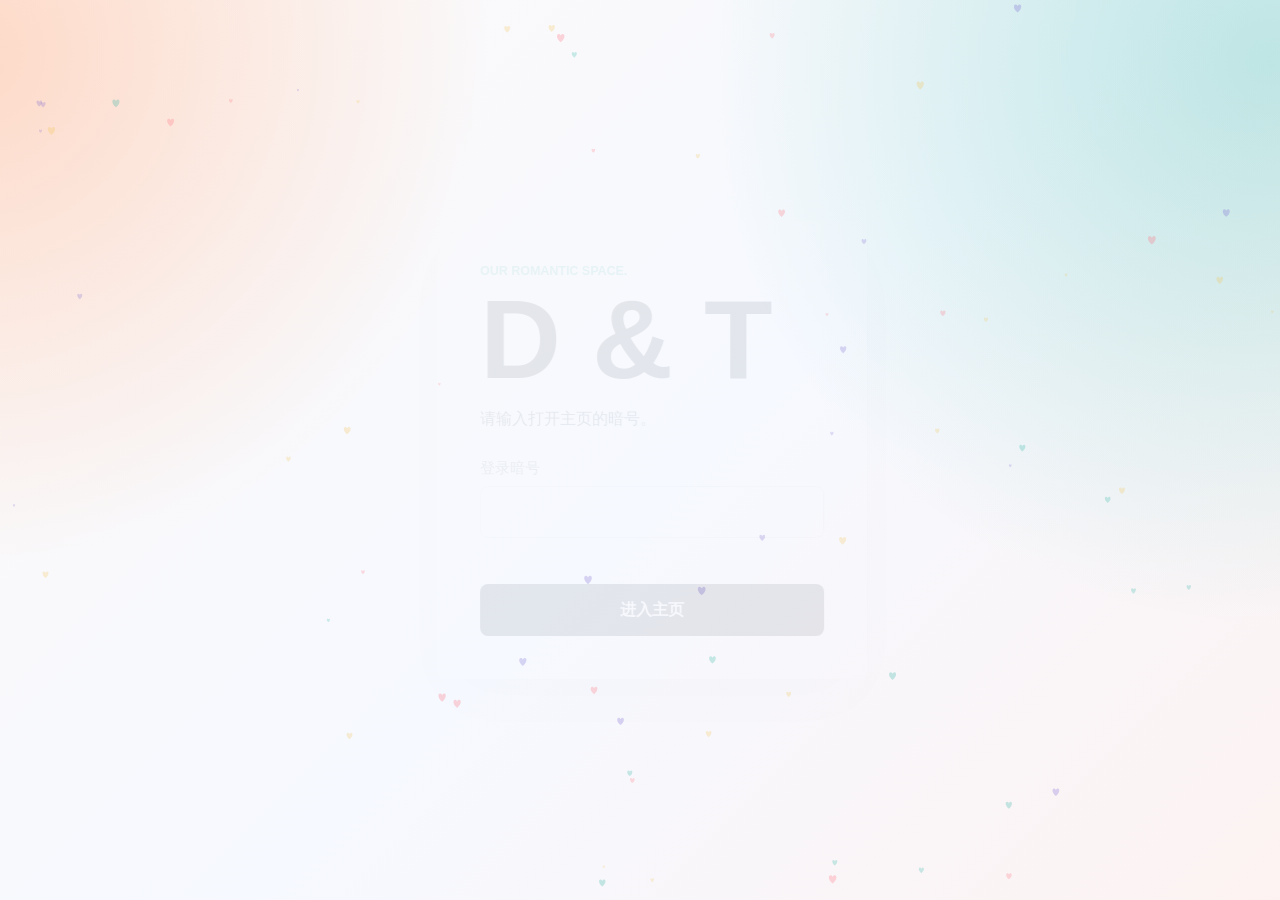
==== album.html @ e9dcf387 "Prepare Railway deployment" ====
<!DOCTYPE html>
<html lang="zh-CN">
<head>
  <meta charset="UTF-8">
  <meta name="viewport" content="width=device-width, initial-scale=1.0">
  <meta http-equiv="X-UA-Compatible" content="IE=edge">
  <meta name="theme-color" content="#fff9f5">
  <meta name="format-detection" content="telephone=no">
  <title>D & T | 回忆相册</title>
  <link rel="stylesheet" href="styles.css">
</head>
<body class="page-prep" data-page="album">
  <canvas id="skyCanvas" aria-hidden="true"></canvas>
  <audio id="albumMusic" src="assets/album-bgm.mp3" autoplay loop preload="auto"></audio>

  <header class="site-header">
    <a class="brand" href="index.html" aria-label="情侣主页">D & T</a>
    <nav class="site-nav" aria-label="页面导航">
      <a href="index.html" data-nav="home">首页</a>
      <a href="story.html" data-nav="story">故事</a>
      <a href="daily.html" data-nav="daily">日常</a>
      <a href="notes.html" data-nav="notes">碎碎念</a>
      <a href="travel.html" data-nav="travel">旅行地图</a>
      <a href="album.html" data-nav="album">相册</a>
      <a href="wishes.html" data-nav="wishes">愿望</a>
      <button class="logout-button" type="button" data-logout>退出</button>
    </nav>
  </header>

  <main class="page-main">
    <section class="page-hero">
      <p class="eyebrow">Moments</p>
      <h1>回忆相册</h1>
      <p data-edit-key="album.hero.text">点击任意照片位上传本地图片，照片会保存在当前浏览器里。</p>
    </section>

    <section class="section moments-section">
      <div class="album-toolbar">
        <div>
          <span class="eyebrow">Memory Wall</span>
          <strong id="albumPhotoCount">0 张照片</strong>
        </div>
        <button class="album-add-button" type="button" data-album-photo-open>新增照片</button>
      </div>
      <form class="content-compose album-compose-shell" id="albumPhotoForm" hidden>
        <div class="content-compose-head">
          <strong>新增照片</strong>
          <p id="albumPhotoMessage" role="status"></p>
        </div>
        <div class="content-compose-fields album-compose-fields">
          <label>
            <span>照片标题</span>
            <input id="albumPhotoCaption" name="caption" type="text" maxlength="48" placeholder="比如：某个晴天">
          </label>
          <label>
            <span>内容</span>
            <textarea id="albumPhotoContent" name="content" rows="3" maxlength="500" placeholder="写下这张照片里的故事"></textarea>
          </label>
          <label>
            <span>上传照片</span>
            <input id="albumPhotoInput" name="photo" type="file" accept="image/*">
          </label>
          <label data-edit-time-field hidden>
            <span>编辑时间</span>
            <input id="albumPhotoUpdatedAt" type="datetime-local">
          </label>
          <div class="content-compose-actions">
            <button type="submit">新增照片</button>
            <button class="ghost-action" type="button" data-album-photo-cancel hidden>取消编辑</button>
            <button class="danger-action" type="button" data-album-photo-delete hidden>删除</button>
          </div>
        </div>
      </form>
      <div class="photo-grid photo-grid-page photo-wall legacy-album-slots" aria-hidden="true">
        <label class="photo-card">
          <input type="file" accept="image/*" data-photo="0">
          <img alt="回忆照片一" data-photo-preview="0">
          <span data-edit-key="album.1.caption">日落时分</span>
        </label>
        <label class="photo-card">
          <input type="file" accept="image/*" data-photo="1">
          <img alt="回忆照片二" data-photo-preview="1">
          <span data-edit-key="album.2.caption">一起出发</span>
        </label>
        <label class="photo-card">
          <input type="file" accept="image/*" data-photo="2">
          <img alt="回忆照片三" data-photo-preview="2">
          <span data-edit-key="album.3.caption">靠近一点</span>
        </label>
      </div>
      <div class="photo-grid photo-grid-page content-entry-list photo-wall" id="albumPhotoList"></div>
    </section>
  </main>

  <footer class="site-footer">
    <p>Made for <span id="footerNameA">D</span> & <span id="footerNameB">T</span></p>
  </footer>

  <script src="script.js"></script>
</body>
</html>
---- styles.css ----
:root {
  --ink: #17212b;
  --muted: #66717f;
  --paper: #fff9f5;
  --rose: #ff6f7d;
  --coral: #ff9f6e;
  --teal: #2bb3a3;
  --gold: #f3c455;
  --violet: #7762d1;
  --white: #ffffff;
  --shadow: 0 24px 70px rgba(23, 33, 43, 0.16);
}

* {
  box-sizing: border-box;
}

html {
  scroll-behavior: smooth;
}

body {
  --bg-shift-x: 0px;
  --bg-shift-y: 0px;
  --bg-shift-x-reverse: 0px;
  --bg-shift-y-soft: 0px;
  --page-exit-x: -22px;
  margin: 0;
  min-height: 100vh;
  color: var(--ink);
  font-family: "Microsoft YaHei", "PingFang SC", "Segoe UI", sans-serif;
  background: var(--paper);
  overflow-x: hidden;
}

body::before {
  position: fixed;
  inset: -8%;
  z-index: -3;
  content: "";
  background:
    radial-gradient(circle at 12% 18%, rgba(255, 159, 110, 0.35), transparent 28%),
    radial-gradient(circle at 85% 20%, rgba(43, 179, 163, 0.28), transparent 30%),
    linear-gradient(135deg, #fff9f5 0%, #f6f9ff 52%, #fff0ed 100%);
  background-position:
    calc(50% + var(--bg-shift-x)) calc(50% + var(--bg-shift-y)),
    calc(50% + var(--bg-shift-x-reverse)) calc(50% + var(--bg-shift-y-soft)),
    calc(50% + var(--bg-shift-y-soft)) calc(50% + var(--bg-shift-x));
  background-size: 118% 118%, 124% 124%, 116% 116%;
  will-change: background-position;
}

a {
  color: inherit;
  text-decoration: none;
}

button,
input,
select,
textarea {
  font: inherit;
}

audio#homeMusic,
audio#albumMusic {
  display: none;
}

#skyCanvas {
  position: fixed;
  inset: 0;
  z-index: -2;
  width: 100%;
  height: 100%;
  pointer-events: none;
}

body.page-prep main,
body.page-prep .site-footer,
body.page-prep .login-page {
  opacity: 0;
  transform: translateX(18px);
}

body.page-ready main,
body.page-ready .site-footer,
body.page-ready .login-page {
  opacity: 1;
  transform: translateX(0);
  transition:
    opacity 360ms ease,
    transform 420ms cubic-bezier(0.22, 1, 0.36, 1);
  will-change: opacity, transform;
}

body.page-leaving main,
body.page-leaving .site-footer,
body.page-leaving .login-page {
  opacity: 0;
  transform: translateX(var(--page-exit-x));
  transition:
    opacity 240ms ease,
    transform 280ms cubic-bezier(0.55, 0, 0.45, 1);
}

.site-header {
  position: fixed;
  top: 0;
  left: 0;
  z-index: 10;
  display: flex;
  width: 100%;
  align-items: center;
  justify-content: space-between;
  padding: 18px clamp(18px, 5vw, 64px);
  background: rgba(255, 249, 245, 0.76);
  border-bottom: 1px solid rgba(23, 33, 43, 0.08);
  backdrop-filter: blur(18px);
}

.brand {
  font-size: clamp(1.25rem, 2vw, 1.7rem);
  font-weight: 800;
}

.site-nav {
  display: flex;
  align-items: center;
  flex-wrap: wrap;
  gap: clamp(14px, 3vw, 34px);
  color: var(--muted);
  font-size: 0.96rem;
}

.site-nav a {
  position: relative;
  padding: 6px 0;
}

.logout-button {
  min-height: 34px;
  padding: 0 12px;
  color: var(--muted);
  background: rgba(23, 33, 43, 0.06);
  border: 0;
  border-radius: 8px;
  cursor: pointer;
}

.logout-button:hover {
  color: var(--ink);
  background: rgba(23, 33, 43, 0.1);
}

.site-nav a::after {
  position: absolute;
  right: 0;
  bottom: 0;
  left: 0;
  height: 2px;
  content: "";
  background: var(--rose);
  transform: scaleX(0);
  transform-origin: left;
  transition: transform 180ms ease;
}

.site-nav a:hover::after,
.site-nav a.active::after {
  transform: scaleX(1);
}

.site-nav a.active {
  color: var(--ink);
  font-weight: 800;
}

.hero {
  position: relative;
  display: grid;
  min-height: 92vh;
  align-items: center;
  grid-template-columns: minmax(0, 1fr) minmax(280px, 390px);
  gap: clamp(34px, 7vw, 88px);
  padding: 112px clamp(22px, 7vw, 92px) 70px;
  overflow: hidden;
}

.hero::after {
  position: absolute;
  right: min(8vw, 100px);
  bottom: 34px;
  width: min(34vw, 420px);
  aspect-ratio: 1;
  content: "";
  background:
    linear-gradient(135deg, rgba(255, 111, 125, 0.18), rgba(243, 196, 85, 0.18)),
    url("data:image/svg+xml,%3Csvg xmlns='http://www.w3.org/2000/svg' width='600' height='600' viewBox='0 0 600 600'%3E%3Cpath fill='%23ff6f7d' d='M300 510C210 430 110 357 110 235c0-68 48-120 115-120 38 0 65 17 75 34 10-17 37-34 75-34 67 0 115 52 115 120 0 122-100 195-190 275Z'/%3E%3Ccircle cx='205' cy='215' r='18' fill='%23fff9f5'/%3E%3Ccircle cx='395' cy='215' r='18' fill='%23fff9f5'/%3E%3Cpath d='M244 306c28 28 84 28 112 0' fill='none' stroke='%23fff9f5' stroke-width='20' stroke-linecap='round'/%3E%3C/svg%3E");
  background-size: cover;
  opacity: 0.18;
  transform: rotate(-8deg);
}

.hero-content {
  position: relative;
  z-index: 1;
  max-width: 760px;
}

.eyebrow {
  margin: 0 0 12px;
  color: var(--teal);
  font-size: 0.78rem;
  font-weight: 800;
  letter-spacing: 0;
  text-transform: uppercase;
}

h1,
h2,
h3,
p {
  margin-top: 0;
}

h1 {
  margin-bottom: 22px;
  font-size: clamp(4.1rem, 13vw, 10rem);
  line-height: 0.9;
}

.hero-copy {
  max-width: 650px;
  margin-bottom: 32px;
  color: #344454;
  font-size: clamp(1.08rem, 2.1vw, 1.42rem);
  line-height: 1.9;
}

.hero-actions {
  display: flex;
  flex-wrap: wrap;
  gap: 14px;
}

.button,
.settings-form button,
.wish-form button {
  display: inline-flex;
  min-height: 46px;
  align-items: center;
  justify-content: center;
  border: 0;
  border-radius: 8px;
  cursor: pointer;
  font-weight: 800;
  transition: transform 180ms ease, box-shadow 180ms ease, background 180ms ease;
}

.button {
  padding: 0 20px;
}

.button:hover,
.settings-form button:hover,
.wish-form button:hover {
  transform: translateY(-2px);
}

.primary {
  color: var(--white);
  background: var(--ink);
  box-shadow: var(--shadow);
}

.ghost {
  color: var(--ink);
  background: rgba(255, 255, 255, 0.7);
  border: 1px solid rgba(23, 33, 43, 0.12);
}

.time-panel {
  position: relative;
  z-index: 1;
  width: 100%;
  padding: 28px;
  background: rgba(255, 255, 255, 0.72);
  border: 1px solid rgba(255, 255, 255, 0.82);
  border-radius: 8px;
  box-shadow: var(--shadow);
  backdrop-filter: blur(20px);
}

.time-panel p {
  margin-bottom: 6px;
  color: var(--muted);
}

.time-panel strong {
  display: block;
  font-size: clamp(4rem, 10vw, 7rem);
  line-height: 0.9;
}

.time-panel > span {
  color: var(--rose);
  font-weight: 800;
}

.time-grid {
  display: grid;
  grid-template-columns: repeat(3, 1fr);
  gap: 10px;
  margin-top: 24px;
}

.time-grid div {
  min-width: 0;
  padding: 14px 8px;
  text-align: center;
  background: rgba(23, 33, 43, 0.06);
  border-radius: 8px;
}

.time-grid b,
.time-grid small {
  display: block;
}

.time-grid b {
  font-size: 1.28rem;
}

.time-grid small {
  margin-top: 4px;
  color: var(--muted);
  font-size: 0.74rem;
}

.love-line-card {
  position: relative;
  z-index: 1;
  grid-column: 2;
  align-self: start;
  width: 100%;
  min-height: 138px;
  margin-top: -2px;
  padding: 24px 26px;
  color: var(--ink);
  text-align: left;
  background: rgba(255, 255, 255, 0.62);
  border: 1px solid rgba(255, 255, 255, 0.82);
  border-radius: 8px;
  box-shadow: 0 16px 42px rgba(23, 33, 43, 0.1);
  backdrop-filter: blur(20px);
  cursor: pointer;
  touch-action: manipulation;
  transition: transform 180ms ease, box-shadow 180ms ease, background 180ms ease;
}

.love-line-card:hover,
.love-line-card:focus-visible {
  background: rgba(255, 255, 255, 0.82);
  box-shadow: 0 20px 50px rgba(23, 33, 43, 0.14);
  outline: none;
  transform: translateY(-3px);
}

.love-line-card.is-changing .love-line-text {
  animation: love-line-in 260ms ease both;
}

.love-line-label {
  display: block;
  margin-bottom: 14px;
  color: var(--rose);
  font-size: 0.76rem;
  font-weight: 800;
  letter-spacing: 0.04em;
}

.love-line-text {
  display: block;
  color: #344454;
  font-size: clamp(1rem, 1.7vw, 1.18rem);
  font-weight: 700;
  line-height: 1.8;
}

@keyframes love-line-in {
  from { opacity: 0; transform: translateY(6px); }
  to { opacity: 1; transform: translateY(0); }
}

.section {
  padding: clamp(56px, 8vw, 96px) clamp(20px, 7vw, 92px);
}

.section-heading {
  max-width: 720px;
  margin-bottom: 28px;
}

.section h2 {
  margin-bottom: 0;
  font-size: clamp(2rem, 5vw, 4rem);
  line-height: 1.05;
}

.page-main {
  padding-top: 78px;
}

.login-page {
  display: grid;
  min-height: 100vh;
  place-items: center;
  padding: 28px;
}

.login-panel {
  width: min(100%, 430px);
  padding: clamp(26px, 7vw, 42px);
  background: rgba(255, 255, 255, 0.76);
  border: 1px solid rgba(255, 255, 255, 0.88);
  border-radius: 8px;
  box-shadow: var(--shadow);
  backdrop-filter: blur(20px);
}

.login-panel h1 {
  margin-bottom: 14px;
  font-size: clamp(4rem, 18vw, 7rem);
}

.login-panel > p:not(.eyebrow) {
  margin-bottom: 26px;
  color: #344454;
  line-height: 1.8;
}

.login-form {
  display: grid;
  gap: 12px;
}

.login-form label {
  display: grid;
  gap: 8px;
  color: var(--muted);
  font-size: 0.92rem;
}

.login-form input {
  width: 100%;
  min-height: 52px;
  padding: 0 14px;
  color: var(--ink);
  background: rgba(255, 255, 255, 0.82);
  border: 1px solid rgba(23, 33, 43, 0.13);
  border-radius: 8px;
  outline: none;
}

.login-form input:focus {
  border-color: var(--rose);
  box-shadow: 0 0 0 4px rgba(255, 111, 125, 0.14);
}

.login-form button {
  min-height: 52px;
  color: var(--white);
  background: var(--ink);
  border: 0;
  border-radius: 8px;
  cursor: pointer;
  font-weight: 800;
}

.login-error {
  min-height: 22px;
  margin: 0;
  color: var(--rose);
  font-size: 0.9rem;
}

.page-hero {
  padding: clamp(74px, 10vw, 128px) clamp(20px, 7vw, 92px) clamp(24px, 4vw, 44px);
}

.page-hero h1 {
  max-width: 920px;
  margin-bottom: 18px;
  font-size: clamp(3rem, 9vw, 7.5rem);
  line-height: 0.94;
}

.page-hero p:last-child {
  max-width: 720px;
  margin-bottom: 0;
  color: #344454;
  font-size: clamp(1.05rem, 2vw, 1.3rem);
  line-height: 1.8;
}

.gateway-grid {
  display: grid;
  grid-template-columns: repeat(3, minmax(0, 1fr));
  gap: 18px;
}

.gateway-card {
  position: relative;
  display: grid;
  min-height: 260px;
  align-content: end;
  padding: 24px;
  color: var(--white);
  border-radius: 8px;
  box-shadow: var(--shadow);
  transition: transform 180ms ease, box-shadow 180ms ease;
}

.gateway-card:hover {
  transform: translateY(-4px);
  box-shadow: 0 28px 80px rgba(23, 33, 43, 0.2);
}

.gateway-card span {
  margin-bottom: 52px;
  color: rgba(255, 255, 255, 0.76);
  font-weight: 800;
}

.gateway-card h3 {
  margin-bottom: 10px;
  font-size: 1.7rem;
}

.gateway-card p {
  margin-bottom: 0;
  color: rgba(255, 255, 255, 0.82);
  line-height: 1.7;
}

.story-card {
  background: linear-gradient(135deg, rgba(255, 111, 125, 0.96), rgba(119, 98, 209, 0.92));
}

.album-card {
  background: linear-gradient(135deg, rgba(43, 179, 163, 0.95), rgba(255, 159, 110, 0.95));
}

.daily-card {
  background: linear-gradient(135deg, rgba(119, 98, 209, 0.95), rgba(43, 179, 163, 0.95));
}

.notes-card {
  background: linear-gradient(135deg, rgba(255, 111, 125, 0.95), rgba(243, 196, 85, 0.92));
}

.travel-card {
  background: linear-gradient(135deg, rgba(43, 179, 163, 0.95), rgba(23, 33, 43, 0.9));
}

.wishes-card {
  background: linear-gradient(135deg, rgba(23, 33, 43, 0.94), rgba(243, 196, 85, 0.92));
}

.timeline {
  display: grid;
  grid-template-columns: repeat(3, minmax(0, 1fr));
  gap: 18px;
}

.timeline-page {
  grid-template-columns: repeat(2, minmax(0, 1fr));
}

.timeline article,
.wish-layout,
.settings-form {
  background: rgba(255, 255, 255, 0.68);
  border: 1px solid rgba(23, 33, 43, 0.08);
  border-radius: 8px;
  box-shadow: 0 18px 44px rgba(23, 33, 43, 0.08);
}

.timeline article {
  position: relative;
  min-height: 220px;
  padding: 24px;
}

.timeline time {
  display: block;
  margin-bottom: 18px;
  color: var(--rose);
  font-weight: 800;
}

.timeline h3 {
  margin-bottom: 12px;
  font-size: 1.35rem;
}

.timeline p {
  margin-bottom: 0;
  color: var(--muted);
  line-height: 1.8;
}

.daily-grid {
  display: grid;
  grid-template-columns: repeat(3, minmax(0, 1fr));
  gap: 18px;
}

.daily-card-item {
  position: relative;
  min-height: 250px;
  padding: 24px;
  background: rgba(255, 255, 255, 0.68);
  border: 1px solid rgba(23, 33, 43, 0.08);
  border-radius: 8px;
  box-shadow: 0 18px 44px rgba(23, 33, 43, 0.08);
}

.daily-card-item span {
  display: block;
  margin-bottom: 48px;
  color: var(--teal);
  font-size: 0.78rem;
  font-weight: 800;
  text-transform: uppercase;
}

.daily-card-item h3 {
  margin-bottom: 12px;
  font-size: 1.35rem;
}

.daily-card-item p {
  margin-bottom: 0;
  color: var(--muted);
  line-height: 1.8;
}

.notes-grid {
  display: grid;
  grid-template-columns: repeat(3, minmax(0, 1fr));
  gap: 18px;
}

.note-card {
  position: relative;
  min-height: 230px;
  padding: 24px;
  background: rgba(255, 255, 255, 0.68);
  border: 1px solid rgba(23, 33, 43, 0.08);
  border-radius: 8px;
  box-shadow: 0 18px 44px rgba(23, 33, 43, 0.08);
}

.note-card time {
  display: block;
  margin-bottom: 36px;
  color: var(--rose);
  font-weight: 800;
}

.note-card p {
  margin-bottom: 0;
  color: #344454;
  font-size: 1.18rem;
  line-height: 1.9;
}

.content-compose {
  display: grid;
  gap: 14px;
  margin-bottom: 18px;
  padding: 18px;
  background: rgba(255, 255, 255, 0.72);
  border: 1px solid rgba(23, 33, 43, 0.08);
  border-radius: 8px;
  box-shadow: 0 18px 44px rgba(23, 33, 43, 0.08);
}

.content-compose-head {
  display: flex;
  align-items: center;
  justify-content: space-between;
  gap: 12px;
}

.content-compose-head strong {
  color: var(--ink);
  font-size: 1rem;
}

.content-compose-head p {
  margin: 0;
  color: var(--muted);
  font-size: 0.86rem;
}

.content-compose-fields {
  display: grid;
  grid-template-columns: minmax(160px, 0.55fr) minmax(180px, 0.8fr) minmax(260px, 1.3fr) auto;
  gap: 12px;
  align-items: end;
}

.album-compose-fields {
  grid-template-columns: 1fr;
  align-items: stretch;
}

.content-compose label {
  display: grid;
  gap: 8px;
  color: var(--ink);
  font-weight: 800;
}

.content-compose label span {
  font-size: 0.84rem;
}

.content-compose input,
.content-compose textarea {
  width: 100%;
  min-height: 44px;
  padding: 12px 14px;
  color: var(--ink);
  background: rgba(246, 249, 252, 0.86);
  border: 1px solid rgba(23, 33, 43, 0.1);
  border-radius: 8px;
  font: inherit;
}

.content-compose textarea {
  resize: vertical;
}

.content-compose input:focus,
.content-compose textarea:focus {
  border-color: rgba(43, 179, 163, 0.55);
  outline: 3px solid rgba(43, 179, 163, 0.14);
}

.content-compose-actions {
  display: flex;
  gap: 8px;
  flex-wrap: wrap;
}

.content-compose-actions button,
.content-entry-actions button {
  display: inline-flex;
  min-height: 40px;
  align-items: center;
  justify-content: center;
  padding: 0 14px;
  color: var(--white);
  background: #173b53;
  border: 0;
  border-radius: 8px;
  cursor: pointer;
  font-weight: 800;
}

.content-compose-actions .ghost-action,
.content-entry-actions button:last-child {
  color: var(--ink);
  background: rgba(23, 33, 43, 0.06);
}

.content-compose-actions .danger-action {
  color: var(--white);
  background: #c0392b;
}

/* Content entry image upload */
.content-compose-image {
  display: grid;
  gap: 10px;
  grid-column: 1 / -1;
}

.content-compose-image-preview {
  min-height: 0;
  border-radius: 8px;
  overflow: hidden;
  background: rgba(246, 249, 252, 0.6);
}

.content-compose-image-preview img {
  display: block;
  width: 100%;
  max-height: 200px;
  object-fit: cover;
  border-radius: 8px;
}

.content-compose-image-toolbar {
  display: flex;
  gap: 8px;
  flex-wrap: wrap;
  align-items: center;
}

.content-compose-image-toolbar .image-select-btn,
.content-compose-image-toolbar .image-position-btn,
.content-compose-image-toolbar .image-remove-btn {
  display: inline-flex;
  min-height: 36px;
  align-items: center;
  justify-content: center;
  padding: 0 14px;
  color: var(--white);
  background: #2bb3a3;
  border: 0;
  border-radius: 8px;
  cursor: pointer;
  font-weight: 800;
  font-size: 0.86rem;
}

.content-compose-image-toolbar .image-position-btn {
  background: #173b53;
}

.content-compose-image-toolbar .image-remove-btn {
  color: var(--ink);
  background: rgba(23, 33, 43, 0.06);
}

.content-compose-image-toolbar select {
  min-height: 36px;
  padding: 0 10px;
  background: rgba(246, 249, 252, 0.86);
  border: 1px solid rgba(23, 33, 43, 0.1);
  border-radius: 8px;
  font: inherit;
  font-size: 0.86rem;
  cursor: pointer;
}

/* Content entry images in cards */
.content-entry-image {
  display: block;
  width: 100%;
  object-fit: cover;
  border-radius: 8px;
  margin: 12px 0;
}

.content-entry-image-small {
  max-width: 200px;
  max-height: 160px;
  margin-left: auto;
  margin-right: auto;
}

.content-entry-image-medium {
  max-height: 280px;
}

.content-entry-image-large {
  max-height: 420px;
}

.content-entry-list {
  margin-top: 18px;
}

.content-entry-list:empty {
  display: none;
}

.content-entry-actions {
  display: flex;
  gap: 8px;
  flex-wrap: wrap;
  margin-top: 18px;
}

.content-entry-actions button {
  min-height: 32px;
  padding: 0 10px;
  font-size: 0.82rem;
}

.story-timeline-section {
  padding-top: 24px;
  padding-bottom: 80px;
}

.story-timeline-heading > p:last-child {
  margin: 10px 0 0;
  color: var(--muted);
  line-height: 1.75;
}

.story-timeline-heading {
  margin-bottom: 28px;
}

.story-layout {
  display: grid;
  grid-template-columns: minmax(0, 1fr) 380px;
  gap: 48px;
  align-items: start;
}

.story-timeline-column {
  min-width: 0;
}

.story-form-column {
  position: sticky;
  top: 96px;
}

.story-timeline {
  position: relative;
  display: flex;
  flex-direction: column;
  gap: 28px;
}

.story-timeline:empty::after {
  display: grid;
  min-height: 120px;
  place-items: center;
  padding: 24px;
  color: var(--muted);
  content: "第一段故事，正在等你写下。";
  font-size: 0.96rem;
  background: rgba(255, 255, 255, 0.52);
  border: 1px dashed rgba(23, 33, 43, 0.12);
  border-radius: 16px;
}

.story-timeline-item {
  position: relative;
  display: grid;
  grid-template-columns: 96px minmax(0, 1fr);
  gap: 16px;
  align-items: center;
  padding-left: 8px;
}

.story-timeline-item:nth-child(3n + 2) .story-timeline-date {
  color: var(--teal);
}

.story-timeline-item:nth-child(3n + 3) .story-timeline-date {
  color: var(--coral);
}

.story-timeline-item:nth-child(3n + 2)::after {
  background: var(--teal);
  box-shadow: 0 0 0 2px rgba(43, 179, 163, 0.28), 0 5px 14px rgba(43, 179, 163, 0.22);
}

.story-timeline-item:nth-child(3n + 3)::after {
  background: var(--coral);
  box-shadow: 0 0 0 2px rgba(255, 159, 110, 0.28), 0 5px 14px rgba(255, 159, 110, 0.22);
}

.story-timeline-item::after {
  position: absolute;
  top: 50%;
  left: 104px;
  width: 16px;
  height: 16px;
  content: "";
  background: var(--rose);
  border: 4px solid var(--paper);
  border-radius: 50%;
  box-shadow: 0 0 0 2px rgba(255, 111, 125, 0.3), 0 5px 14px rgba(255, 111, 125, 0.28);
  transform: translate(-50%, -50%);
}

.story-timeline-date {
  display: grid;
  align-content: center;
  justify-items: end;
  color: var(--rose);
  text-align: right;
}

.story-timeline-date span {
  font-size: 0.82rem;
  font-weight: 800;
}

.story-timeline-date strong {
  font-size: 2.2rem;
  line-height: 1;
}

.story-timeline-content {
  position: relative;
  min-width: 0;
  padding: 22px 24px;
  background: rgba(255, 255, 255, 0.72);
  border: 1px solid rgba(23, 33, 43, 0.09);
  border-radius: 16px;
  box-shadow: 0 16px 38px rgba(23, 33, 43, 0.08);
  backdrop-filter: blur(12px);
}

.story-timeline-content time {
  position: relative;
  display: block;
  margin-bottom: 8px;
  color: var(--teal);
  font-size: 0.82rem;
  font-weight: 800;
}

.story-timeline-content h3 {
  position: relative;
  margin: 0 0 10px;
  font-size: 1.35rem;
}

.story-timeline-content p {
  position: relative;
  margin: 0;
  color: var(--muted);
  line-height: 1.75;
}

.story-timeline-content .module-edit-time {
  position: static;
  display: block;
  width: fit-content;
  max-width: 100%;
  margin-top: 16px;
  padding: 0;
  color: #9aa3ad;
  background: transparent;
  border: 0;
  box-shadow: none;
  text-align: left;
}

.story-timeline-compose {
  margin: 0;
  padding: 28px;
  background: rgba(255, 255, 255, 0.82);
  border-radius: 20px;
  box-shadow: 0 20px 50px rgba(23, 33, 43, 0.1);
}

.story-timeline-compose .content-compose-head {
  display: grid;
  gap: 4px;
  margin-bottom: 6px;
}

.story-timeline-compose .content-compose-head strong {
  font-size: 1.25rem;
}

.story-timeline-compose .content-compose-head p {
  margin: 0;
  color: var(--muted);
  font-size: 0.92rem;
}

.story-timeline-compose .content-compose-fields {
  display: grid;
  grid-template-columns: 1fr;
  gap: 14px;
  align-items: stretch;
}

.story-timeline-compose .content-compose-fields label {
  gap: 6px;
}

.story-timeline-compose .content-compose-fields input,
.story-timeline-compose .content-compose-fields textarea {
  min-height: 48px;
  background: rgba(246, 249, 252, 0.92);
  border-radius: 10px;
}

.story-timeline-compose .content-compose-fields textarea {
  min-height: 120px;
  resize: vertical;
}

.story-timeline-compose .content-compose-actions {
  margin-top: 6px;
}

.story-timeline-compose .content-compose-actions button[type="submit"] {
  width: 100%;
  min-height: 52px;
  background: var(--ink);
}

.travel-layout {
  display: grid;
  grid-template-columns: minmax(0, 1.35fr) minmax(280px, 0.65fr);
  gap: 18px;
  align-items: stretch;
}

.travel-intro-grid {
  display: grid;
  grid-template-columns: repeat(2, minmax(0, 1fr));
  gap: 18px;
  margin-bottom: 18px;
}

.travel-intro-grid article {
  position: relative;
  padding: 24px;
  background: rgba(255, 255, 255, 0.68);
  border: 1px solid rgba(23, 33, 43, 0.08);
  border-radius: 8px;
  box-shadow: 0 18px 44px rgba(23, 33, 43, 0.08);
}

.travel-intro-grid span {
  display: block;
  margin-bottom: 30px;
  color: var(--teal);
  font-size: 0.78rem;
  font-weight: 800;
  text-transform: uppercase;
}

.travel-intro-grid h3 {
  margin-bottom: 12px;
  font-size: 1.35rem;
}

.travel-intro-grid p {
  margin-bottom: 0;
  color: var(--muted);
  line-height: 1.8;
}

.travel-map-layout {
  display: grid;
  grid-template-columns: minmax(0, 1.35fr) minmax(320px, 0.65fr);
  gap: 18px;
  align-items: start;
}

.travel-map-shell,
.travel-memory-panel {
  background: rgba(255, 255, 255, 0.68);
  border: 1px solid rgba(23, 33, 43, 0.08);
  border-radius: 8px;
  box-shadow: 0 18px 44px rgba(23, 33, 43, 0.08);
}

.travel-map-shell {
  display: grid;
  gap: 16px;
  padding: 16px;
}

.travel-place-form {
  display: grid;
  grid-template-columns: minmax(180px, 1.2fr) minmax(120px, 0.48fr) minmax(220px, 1fr) minmax(150px, 0.7fr) auto;
  gap: 12px;
  align-items: end;
}

.travel-place-form label {
  display: grid;
  gap: 7px;
  min-width: 0;
  color: var(--muted);
  font-size: 0.86rem;
}

.travel-place-form input,
.travel-place-form select,
.travel-place-form textarea {
  width: 100%;
  min-height: 44px;
  padding: 10px 12px;
  color: var(--ink);
  background: rgba(255, 255, 255, 0.84);
  border: 1px solid rgba(23, 33, 43, 0.13);
  border-radius: 8px;
  outline: none;
}

.travel-place-form textarea {
  min-height: 44px;
  resize: vertical;
}

.travel-place-form input:focus,
.travel-place-form select:focus,
.travel-place-form textarea:focus {
  border-color: var(--teal);
  box-shadow: 0 0 0 4px rgba(43, 179, 163, 0.13);
}

.travel-place-form button {
  min-height: 44px;
  padding: 0 16px;
  color: var(--white);
  background: var(--ink);
  border: 0;
  border-radius: 8px;
  cursor: pointer;
  font-weight: 800;
}

.travel-form-message {
  grid-column: 1 / -1;
  min-height: 20px;
  margin: -2px 0 0;
  color: var(--teal);
  font-size: 0.86rem;
}

.map-board {
  position: relative;
  min-height: 420px;
  overflow: hidden;
  background:
    radial-gradient(circle at 24% 30%, rgba(255, 111, 125, 0.34), transparent 18%),
    radial-gradient(circle at 70% 46%, rgba(43, 179, 163, 0.34), transparent 22%),
    linear-gradient(135deg, rgba(255, 255, 255, 0.72), rgba(255, 249, 245, 0.62)),
    repeating-linear-gradient(0deg, rgba(23, 33, 43, 0.06) 0 1px, transparent 1px 42px),
    repeating-linear-gradient(90deg, rgba(23, 33, 43, 0.06) 0 1px, transparent 1px 42px);
  border: 1px solid rgba(23, 33, 43, 0.08);
  border-radius: 8px;
  box-shadow: var(--shadow);
}

.map-board::before {
  position: absolute;
  inset: 54px 46px;
  content: "";
  border: 2px dashed rgba(23, 33, 43, 0.22);
  border-radius: 48% 52% 45% 55%;
  transform: rotate(-8deg);
}

.china-map-board {
  min-height: 520px;
  background:
    radial-gradient(circle at 24% 20%, rgba(255, 111, 125, 0.22), transparent 20%),
    radial-gradient(circle at 82% 20%, rgba(43, 179, 163, 0.25), transparent 24%),
    linear-gradient(135deg, rgba(255, 255, 255, 0.86), rgba(246, 249, 255, 0.7) 48%, rgba(232, 249, 245, 0.76));
}

.china-map-board::before {
  display: none;
}

.china-map-svg {
  position: absolute;
  inset: 4% 3% 3%;
  width: 94%;
  height: 93%;
}

.china-land,
.china-island {
  fill: url(#chinaLand);
  stroke: rgba(23, 33, 43, 0.26);
  stroke-width: 3;
  vector-effect: non-scaling-stroke;
}

.china-island.small {
  opacity: 0.82;
}

.map-routes path {
  fill: none;
  stroke: rgba(255, 111, 125, 0.26);
  stroke-dasharray: 8 10;
  stroke-linecap: round;
  stroke-width: 2;
}

.map-labels text {
  fill: rgba(23, 33, 43, 0.42);
  font-size: 18px;
  font-weight: 800;
}

.china-map-markers {
  position: absolute;
  inset: 4% 3% 3%;
}

.china-marker {
  position: absolute;
  z-index: 3;
  display: inline-flex;
  align-items: center;
  gap: 7px;
  min-height: 32px;
  padding: 0 9px 0 6px;
  color: var(--white);
  background: var(--ink);
  border: 0;
  border-radius: 8px;
  box-shadow: 0 12px 30px rgba(23, 33, 43, 0.24);
  cursor: pointer;
  font-size: 0.78rem;
  font-weight: 800;
  transform: translate(-50%, -50%);
  transition: transform 160ms ease, box-shadow 160ms ease;
}

.china-marker span {
  width: 12px;
  height: 12px;
  background: currentColor;
  border: 3px solid rgba(255, 255, 255, 0.88);
  border-radius: 999px;
}

.china-marker strong {
  color: var(--white);
  white-space: nowrap;
}

.china-marker:hover,
.china-marker:focus-visible {
  z-index: 4;
  transform: translate(-50%, -58%);
  box-shadow: 0 18px 42px rgba(23, 33, 43, 0.3);
}

.china-marker.is-visited {
  background: var(--rose);
}

.china-marker.is-wishlist {
  background: var(--teal);
}

.china-marker.is-next {
  background: var(--violet);
}

.travel-memory-panel {
  position: sticky;
  top: 96px;
  display: grid;
  gap: 14px;
  max-height: calc(100vh - 120px);
  padding: 16px;
  overflow: auto;
}

.travel-stats {
  display: grid;
  grid-template-columns: repeat(3, 1fr);
  gap: 8px;
}

.travel-stats div {
  min-width: 0;
  padding: 12px 8px;
  text-align: center;
  background: rgba(23, 33, 43, 0.05);
  border-radius: 8px;
}

.travel-stats strong,
.travel-stats span {
  display: block;
}

.travel-stats strong {
  font-size: 1.5rem;
}

.travel-stats span {
  margin-top: 4px;
  color: var(--muted);
  font-size: 0.78rem;
}

.travel-entry-list {
  display: grid;
  gap: 12px;
}

.travel-entry-card {
  position: relative;
  display: grid;
  grid-template-columns: 118px 1fr;
  gap: 12px;
  padding: 12px;
  background: rgba(255, 255, 255, 0.72);
  border: 1px solid rgba(23, 33, 43, 0.08);
  border-radius: 8px;
  transition: transform 160ms ease, box-shadow 160ms ease, border-color 160ms ease;
}

.travel-entry-list.is-sorting {
  user-select: none;
  touch-action: none;
}

.travel-entry-card.is-dragging {
  border-color: rgba(43, 179, 163, 0.8);
  box-shadow: 0 18px 42px rgba(23, 33, 43, 0.18);
  opacity: 0.94;
  transform: scale(1.01);
  z-index: 3;
}

.travel-drag-handle {
  position: absolute;
  top: 10px;
  right: 10px;
  display: inline-grid;
  width: 30px;
  height: 30px;
  place-items: center;
  color: rgba(23, 33, 43, 0.62);
  background: rgba(255, 255, 255, 0.82);
  border: 1px solid rgba(23, 33, 43, 0.08);
  border-radius: 8px;
  cursor: grab;
  font-size: 1rem;
  line-height: 1;
  touch-action: none;
}

.travel-drag-handle:active {
  cursor: grabbing;
}

.travel-entry-card.is-focused {
  border-color: rgba(43, 179, 163, 0.7);
  box-shadow: 0 14px 38px rgba(43, 179, 163, 0.18);
  transform: translateY(-2px);
}

.travel-entry-photo {
  display: grid;
  min-height: 110px;
  place-items: center;
  overflow: hidden;
  color: rgba(255, 255, 255, 0.9);
  background: linear-gradient(135deg, rgba(255, 159, 110, 0.95), rgba(43, 179, 163, 0.9));
  border-radius: 8px;
  font-size: 0.86rem;
  font-weight: 800;
}

.travel-entry-photo img {
  width: 100%;
  height: 100%;
  object-fit: cover;
}

.travel-entry-body {
  min-width: 0;
}

.travel-entry-body > span {
  display: inline-flex;
  min-height: 24px;
  align-items: center;
  padding: 0 8px;
  color: var(--white);
  background: var(--rose);
  border-radius: 8px;
  font-size: 0.74rem;
  font-weight: 800;
}

.travel-entry-card.is-wishlist .travel-entry-body > span {
  background: var(--teal);
}

.travel-entry-card.is-next .travel-entry-body > span {
  background: var(--violet);
}

.travel-entry-body h3 {
  margin: 8px 0 6px;
  font-size: 1.18rem;
}

.travel-entry-body p {
  margin-bottom: 10px;
  color: var(--muted);
  font-size: 0.92rem;
  line-height: 1.65;
}

.travel-entry-body .travel-visit-date {
  display: block;
  margin: -4px 0 10px;
  color: var(--muted);
  font-size: 0.82rem;
  font-weight: 600;
}

.travel-entry-actions {
  display: grid;
  grid-template-columns: repeat(3, minmax(0, 1fr));
  gap: 8px;
}

.travel-entry-actions label,
.travel-entry-actions button {
  display: inline-flex;
  min-height: 32px;
  align-items: center;
  padding: 0 10px;
  color: var(--ink);
  background: rgba(23, 33, 43, 0.06);
  border: 0;
  border-radius: 8px;
  cursor: pointer;
  font-size: 0.82rem;
  font-weight: 800;
  justify-content: center;
  min-width: 0;
}

.travel-entry-actions button:disabled {
  cursor: not-allowed;
  opacity: 0.42;
}

.travel-entry-actions input {
  position: absolute;
  width: 1px;
  height: 1px;
  opacity: 0;
}

.travel-entry-actions label {
  position: relative;
}

.travel-entry-actions button[data-travel-position] {
  color: #185d5a;
  background: rgba(43, 179, 163, 0.14);
}

.travel-entry-actions button[data-travel-edit] {
  color: #225875;
  background: rgba(34, 88, 117, 0.12);
}

.travel-entry-actions button[data-travel-delete] {
  color: #a6323c;
  background: rgba(255, 111, 125, 0.13);
}

.travel-empty {
  margin: 0;
  padding: 20px;
  color: var(--muted);
  background: rgba(23, 33, 43, 0.05);
  border-radius: 8px;
  line-height: 1.7;
}

.travel-section {
  padding-top: clamp(32px, 5vw, 54px);
}

.travel-map-shell {
  gap: 18px;
  padding: clamp(16px, 2vw, 22px);
  background:
    linear-gradient(135deg, rgba(255, 255, 255, 0.88), rgba(241, 249, 255, 0.76)),
    radial-gradient(circle at 18% 8%, rgba(255, 111, 125, 0.12), transparent 28%),
    radial-gradient(circle at 90% 18%, rgba(43, 179, 163, 0.14), transparent 32%);
  border: 1px solid rgba(23, 33, 43, 0.08);
}

.travel-place-form {
  display: grid;
  grid-template-columns: 1fr;
  gap: 14px;
  padding: 16px;
  background: rgba(255, 255, 255, 0.82);
  border: 1px solid rgba(23, 33, 43, 0.08);
  border-radius: 8px;
  box-shadow: 0 16px 42px rgba(23, 33, 43, 0.08);
}

.travel-tool-head {
  display: flex;
  align-items: flex-end;
  justify-content: space-between;
  gap: 16px;
}

.travel-tool-head div {
  display: grid;
  gap: 4px;
}

.travel-tool-head span {
  color: var(--teal);
  font-size: 0.74rem;
  font-weight: 800;
  text-transform: uppercase;
}

.travel-tool-head strong {
  font-size: clamp(1.1rem, 2vw, 1.45rem);
}

.travel-tool-head p,
.travel-form-message {
  max-width: 360px;
  min-height: 0;
  margin: 0;
  color: var(--muted);
  font-size: 0.9rem;
  line-height: 1.6;
}

.travel-fields {
  display: grid;
  grid-template-columns: minmax(170px, 1.15fr) minmax(110px, 0.7fr) minmax(210px, 1.45fr) minmax(140px, 0.8fr) minmax(150px, 0.82fr);
  gap: 10px;
  align-items: end;
}

.travel-place-form label {
  display: grid;
  min-width: 0;
  gap: 8px;
  color: #425161;
  font-size: 0.82rem;
  font-weight: 800;
}

.travel-place-form input,
.travel-place-form select,
.travel-place-form textarea {
  min-height: 48px;
  padding: 0 14px;
  color: var(--ink);
  background: rgba(246, 249, 252, 0.92);
  border: 1px solid rgba(23, 33, 43, 0.1);
  border-radius: 8px;
  box-shadow: inset 0 1px 0 rgba(255, 255, 255, 0.78);
}

.travel-place-form textarea {
  min-height: 48px;
  max-height: 112px;
  padding-top: 12px;
}

.travel-place-form select {
  appearance: none;
  background:
    linear-gradient(45deg, transparent 50%, var(--ink) 50%) calc(100% - 16px) 20px / 6px 6px no-repeat,
    linear-gradient(135deg, var(--ink) 50%, transparent 50%) calc(100% - 10px) 20px / 6px 6px no-repeat,
    rgba(246, 249, 252, 0.92);
}

.travel-place-form input:focus,
.travel-place-form select:focus,
.travel-place-form textarea:focus {
  background: var(--white);
  border-color: rgba(43, 179, 163, 0.75);
  box-shadow: 0 0 0 4px rgba(43, 179, 163, 0.12);
}

.travel-photo-field {
  position: relative;
}

.travel-photo-field input {
  position: absolute;
  width: 1px;
  height: 1px;
  opacity: 0;
  pointer-events: none;
}

.travel-photo-field b {
  display: inline-flex;
  min-height: 48px;
  align-items: center;
  justify-content: center;
  padding: 0 14px;
  color: var(--ink);
  background: rgba(243, 196, 85, 0.2);
  border: 1px solid rgba(243, 196, 85, 0.34);
  border-radius: 8px;
  cursor: pointer;
}

.travel-date-field input {
  width: 100%;
}

.travel-fields > button {
  width: 100%;
  grid-row: 2;
}

.travel-fields > button[type="submit"] {
  grid-column: 1 / -1;
}

.travel-place-form.is-editing-entry .travel-fields > button[type="submit"] {
  grid-column: 1 / span 2;
}

.travel-fields > [data-travel-cancel] {
  grid-column: 3;
  color: var(--ink);
  background: rgba(23, 33, 43, 0.08);
  box-shadow: none;
}

.travel-fields > [data-travel-delete-entry] {
  grid-column: 4 / span 2;
  color: #a6323c;
  background: rgba(255, 111, 125, 0.13);
  box-shadow: none;
}

.travel-place-form button {
  min-height: 48px;
  padding: 0 18px;
  color: var(--white);
  background: linear-gradient(135deg, #17212b, #225875);
  border: 0;
  border-radius: 8px;
  box-shadow: 0 14px 30px rgba(23, 33, 43, 0.16);
}

.china-map-board {
  min-height: 0;
  aspect-ratio: 1.54;
  background:
    linear-gradient(180deg, rgba(255, 255, 255, 0.98), rgba(246, 251, 255, 0.94)),
    radial-gradient(circle at 18% 18%, rgba(124, 190, 222, 0.16), transparent 34%);
  border: 1px solid rgba(15, 58, 85, 0.1);
}

.china-map-svg {
  inset: 3%;
  width: 94%;
  height: 94%;
}

.china-map-title {
  fill: #0f3a55;
  font-size: 40px;
  font-weight: 900;
}

.china-provinces .province {
  stroke: rgba(255, 255, 255, 0.72);
  stroke-width: 3;
  vector-effect: non-scaling-stroke;
  transition: filter 160ms ease, opacity 160ms ease;
}

.china-provinces .tone-1 {
  fill: #7fc1df;
}

.china-provinces .tone-2 {
  fill: #3f92b8;
}

.china-provinces .tone-3 {
  fill: #2f7197;
}

.china-provinces .tone-4 {
  fill: #5aa9cd;
}

.china-provinces .tone-5 {
  fill: #255f87;
}

.province-lines path {
  fill: none;
  stroke: rgba(13, 69, 104, 0.24);
  stroke-width: 2;
  stroke-linecap: round;
}

.map-labels text {
  fill: rgba(255, 255, 255, 0.86);
  paint-order: stroke;
  stroke: rgba(15, 58, 85, 0.24);
  stroke-width: 3px;
  font-size: 16px;
  font-weight: 800;
}

.china-marker {
  min-height: 34px;
  padding: 0 10px 0 7px;
  border: 2px solid rgba(255, 255, 255, 0.88);
  border-radius: 999px;
  box-shadow: 0 16px 34px rgba(15, 58, 85, 0.26);
}

.china-marker span {
  width: 10px;
  height: 10px;
  border: 0;
  box-shadow: 0 0 0 4px rgba(255, 255, 255, 0.24);
}

.travel-memory-panel {
  background:
    linear-gradient(180deg, rgba(255, 255, 255, 0.88), rgba(246, 249, 252, 0.78)),
    radial-gradient(circle at 20% 0%, rgba(255, 111, 125, 0.08), transparent 30%);
}

.travel-stats div {
  background: rgba(255, 255, 255, 0.68);
  border: 1px solid rgba(23, 33, 43, 0.07);
}

.travel-entry-card {
  background: rgba(255, 255, 255, 0.82);
  box-shadow: 0 12px 30px rgba(23, 33, 43, 0.07);
}

.china-map-image {
  position: absolute;
  inset: 3%;
  z-index: 1;
  width: 94%;
  height: 94%;
  object-fit: contain;
  filter: drop-shadow(0 18px 28px rgba(15, 58, 85, 0.16));
}

.china-map-svg {
  display: none;
}

.china-map-markers {
  z-index: 2;
}

.china-province-labels {
  position: absolute;
  inset: 4% 3% 3%;
  z-index: 2;
  pointer-events: none;
}

.province-label {
  position: absolute;
  display: grid;
  min-width: 46px;
  padding: 4px 6px;
  color: #0f3a55;
  text-align: center;
  background: rgba(255, 255, 255, 0.82);
  border: 1px solid rgba(15, 58, 85, 0.14);
  border-radius: 6px;
  box-shadow: 0 8px 18px rgba(15, 58, 85, 0.12);
  transform: translate(-50%, -50%);
}

.province-label strong,
.province-label small {
  display: block;
  white-space: nowrap;
}

.province-label strong {
  font-size: 0.72rem;
  line-height: 1.1;
}

.province-label small {
  margin-top: 2px;
  color: rgba(15, 58, 85, 0.72);
  font-size: 0.62rem;
  line-height: 1;
}

.china-map-markers {
  z-index: 3;
}

.map-pin {
  position: absolute;
  display: inline-flex;
  min-height: 34px;
  align-items: center;
  padding: 0 12px;
  color: var(--white);
  background: var(--ink);
  border-radius: 8px;
  font-size: 0.86rem;
  font-weight: 800;
  box-shadow: 0 10px 28px rgba(23, 33, 43, 0.18);
}

.pin-a {
  top: 26%;
  left: 18%;
  background: var(--rose);
}

.pin-b {
  top: 48%;
  right: 20%;
  background: var(--teal);
}

.pin-c {
  right: 34%;
  bottom: 22%;
  background: var(--violet);
}

.travel-list {
  display: grid;
  gap: 18px;
}

.travel-list article {
  position: relative;
  padding: 24px;
  background: rgba(255, 255, 255, 0.68);
  border: 1px solid rgba(23, 33, 43, 0.08);
  border-radius: 8px;
  box-shadow: 0 18px 44px rgba(23, 33, 43, 0.08);
}

.travel-list span {
  display: block;
  margin-bottom: 34px;
  color: var(--teal);
  font-size: 0.78rem;
  font-weight: 800;
  text-transform: uppercase;
}

.travel-list h3 {
  margin-bottom: 12px;
  font-size: 1.35rem;
}

.travel-list p {
  margin-bottom: 0;
  color: var(--muted);
  line-height: 1.8;
}

.photo-grid {
  display: grid;
  grid-template-columns: repeat(3, minmax(0, 1fr));
  gap: 18px;
}

.legacy-album-slots {
  display: none !important;
}

.album-toolbar {
  display: flex;
  align-items: end;
  justify-content: space-between;
  gap: 18px;
  margin-bottom: 18px;
  padding: 18px 20px;
  background: rgba(255, 255, 255, 0.74);
  border: 1px solid rgba(23, 33, 43, 0.08);
  border-radius: 8px;
}

.album-toolbar > div {
  display: grid;
  gap: 5px;
}

.album-toolbar .eyebrow {
  margin: 0;
  color: var(--rose);
}

.album-toolbar strong {
  font-size: 1.1rem;
}

.album-add-button {
  min-height: 42px;
  padding: 0 18px;
  color: var(--white);
  background: var(--ink);
  border: 0;
  border-radius: 8px;
  cursor: pointer;
  font-weight: 800;
}

.album-compose-shell[hidden] {
  display: none;
}

.album-empty {
  grid-column: 1 / -1;
  margin: 0;
  padding: 52px 20px;
  color: var(--muted);
  background: rgba(255, 255, 255, 0.72);
  border: 1px dashed rgba(23, 33, 43, 0.16);
  border-radius: 8px;
  text-align: center;
}

.photo-grid-page .photo-card,
.photo-grid-page .photo-card img {
  min-height: 470px;
}

.photo-card {
  position: relative;
  display: block;
  min-height: 360px;
  overflow: hidden;
  border-radius: 8px;
  cursor: pointer;
  box-shadow: var(--shadow);
  background: linear-gradient(135deg, #ff9f6e, #2bb3a3);
}

.photo-card:nth-child(2) {
  background: linear-gradient(135deg, #7762d1, #f3c455);
}

.photo-card:nth-child(3) {
  background: linear-gradient(135deg, #2bb3a3, #ff6f7d);
}

.photo-card input {
  position: absolute;
  width: 1px;
  height: 1px;
  opacity: 0;
}

.photo-card img {
  width: 100%;
  height: 100%;
  min-height: 360px;
  object-fit: cover;
  object-position: 50% 50%;
  opacity: 0;
  transition: opacity 200ms ease, transform 300ms ease;
}

.photo-card.has-image img {
  opacity: 1;
}

.photo-card:hover img {
  transform: scale(1.04);
}

.photo-card::before {
  position: absolute;
  inset: 0;
  content: "";
  background:
    linear-gradient(to top, rgba(23, 33, 43, 0.72), transparent 52%),
    repeating-linear-gradient(45deg, rgba(255, 255, 255, 0.18) 0 1px, transparent 1px 12px);
}

.photo-card span {
  position: absolute;
  right: 20px;
  bottom: 20px;
  left: 20px;
  color: var(--white);
  font-size: 1.25rem;
  font-weight: 800;
  text-shadow: 0 2px 16px rgba(0, 0, 0, 0.28);
}

.photo-card span b,
.photo-card span em {
  display: block;
  font-style: normal;
}

.photo-card span em {
  margin-top: 7px;
  font-size: 0.92rem;
  font-weight: 500;
  line-height: 1.55;
  opacity: 0.86;
}

.photo-entry-card {
  cursor: default;
}

.photo-entry-card .module-edit-time {
  top: 14px;
  right: 14px;
  color: rgba(23, 33, 43, 0.78);
}

.photo-position-button {
  position: absolute;
  top: 14px;
  left: 14px;
  z-index: 4;
  min-height: 32px;
  padding: 0 10px;
  border: 0;
  border-radius: 8px;
  color: var(--ink);
  background: rgba(255, 255, 255, 0.92);
  font-size: 0.78rem;
  font-weight: 800;
  cursor: pointer;
  box-shadow: 0 8px 22px rgba(23, 33, 43, 0.16);
}

.photo-card:not(.has-image) .photo-position-button {
  display: none;
}

.photo-position-modal {
  position: fixed;
  inset: 0;
  z-index: 120;
  display: grid;
  place-items: center;
  padding: 18px;
  background: rgba(23, 33, 43, 0.45);
  backdrop-filter: blur(10px);
}

.photo-position-panel {
  width: min(520px, 100%);
  display: grid;
  gap: 14px;
  padding: 16px;
  border-radius: 8px;
  background: rgba(255, 255, 255, 0.96);
  box-shadow: 0 24px 70px rgba(23, 33, 43, 0.24);
}

.photo-position-head,
.photo-position-actions,
.photo-position-range {
  display: flex;
  align-items: center;
  justify-content: space-between;
  gap: 12px;
}

.photo-position-head button,
.photo-position-actions button {
  min-height: 36px;
  padding: 0 14px;
  border: 0;
  border-radius: 8px;
  color: var(--ink);
  background: rgba(23, 33, 43, 0.08);
  font-weight: 800;
  cursor: pointer;
}

.photo-position-actions button:last-child {
  color: var(--white);
  background: var(--ink);
}

.photo-position-preview {
  overflow: hidden;
  border-radius: 8px;
  background: rgba(23, 33, 43, 0.08);
  aspect-ratio: 16 / 10;
}

.photo-position-preview img {
  width: 100%;
  height: 100%;
  object-fit: cover;
  object-position: 50% 50%;
}

.photo-position-range span {
  min-width: 36px;
  color: var(--muted);
  font-size: 0.86rem;
  font-weight: 800;
}

.photo-position-range input {
  width: 100%;
  accent-color: var(--rose);
}

.photo-entry-actions {
  position: absolute;
  top: 14px;
  left: 14px;
  z-index: 3;
  margin-top: 0;
}

.photo-wall {
  display: block;
  column-count: 3;
  column-gap: 18px;
}

@media (min-width: 1200px) {
  .photo-wall {
    column-count: 4;
  }
}

.photo-wall .photo-card {
  display: block;
  break-inside: avoid;
  min-height: 0;
  margin: 0 0 18px;
  padding: 8px;
  color: var(--ink);
  background: rgba(255, 255, 255, 0.88);
  cursor: zoom-in;
}

.photo-grid-page.photo-wall .photo-card {
  min-height: 0;
}

.photo-wall .photo-card:not(.has-image) {
  min-height: 240px;
  cursor: pointer;
  background:
    linear-gradient(135deg, rgba(255, 159, 110, 0.28), rgba(43, 179, 163, 0.24)),
    rgba(255, 255, 255, 0.88);
  border: 1px dashed rgba(23, 33, 43, 0.18);
}

.photo-grid-page.photo-wall .photo-card:not(.has-image) {
  min-height: 240px;
}

.photo-wall .photo-card img,
.photo-grid-page.photo-wall .photo-card img {
  display: block;
  width: 100%;
  height: auto;
  min-height: 0;
  object-fit: contain;
  opacity: 1;
  border-radius: 6px;
}

.photo-wall .photo-card:not(.has-image) img {
  height: 210px;
  opacity: 0;
}

.photo-wall .photo-card::before {
  display: none;
}

.photo-wall .photo-card span {
  position: static;
  display: block;
  margin-top: 10px;
  color: var(--ink);
  font-size: 1rem;
  text-shadow: none;
}

.photo-wall .photo-card span em {
  color: var(--muted);
}

.photo-wall .module-edit-time {
  position: static;
  display: block;
  max-width: none;
  margin: 8px 2px 2px;
  padding: 0;
  color: var(--muted);
  background: transparent;
  border: 0;
  box-shadow: none;
  text-align: left;
}

.photo-wall .photo-position-button {
  display: none;
}

.photo-wall .photo-entry-actions {
  cursor: default;
}

.photo-preview-modal {
  position: fixed;
  inset: 0;
  z-index: 130;
  display: grid;
  place-items: center;
  padding: 18px;
  background: rgba(23, 33, 43, 0.72);
  backdrop-filter: blur(12px);
}

.photo-preview-panel {
  width: min(980px, 100%);
  max-height: 92vh;
  display: grid;
  gap: 12px;
  padding: 12px;
  overflow: auto;
  color: var(--white);
}

.photo-preview-panel img {
  width: 100%;
  max-height: 76vh;
  object-fit: contain;
  border-radius: 8px;
  box-shadow: 0 24px 80px rgba(0, 0, 0, 0.32);
}

.photo-preview-caption {
  display: grid;
  gap: 5px;
  line-height: 1.7;
}

.photo-preview-caption strong {
  font-size: 1.15rem;
}

.photo-preview-caption span {
  color: rgba(255, 255, 255, 0.78);
}

.wish-layout {
  display: grid;
  gap: 18px;
  padding: 22px;
}

.wish-form {
  display: grid;
  grid-template-columns: 1fr auto;
  gap: 12px;
}

.wish-form input,
.settings-form input {
  width: 100%;
  min-height: 46px;
  padding: 0 14px;
  color: var(--ink);
  background: rgba(255, 255, 255, 0.78);
  border: 1px solid rgba(23, 33, 43, 0.13);
  border-radius: 8px;
  outline: none;
}

.wish-form input:focus,
.settings-form input:focus {
  border-color: var(--teal);
  box-shadow: 0 0 0 4px rgba(43, 179, 163, 0.13);
}

.wish-form button,
.settings-form button {
  padding: 0 18px;
  color: var(--white);
  background: var(--rose);
}

.wish-list {
  display: grid;
  gap: 10px;
  padding: 0;
  margin: 0;
  list-style: none;
}

.wish-list li {
  display: grid;
  grid-template-columns: 34px 1fr 34px 34px;
  align-items: center;
  gap: 10px;
  min-height: 48px;
  padding: 8px 10px;
  background: rgba(23, 33, 43, 0.05);
  border-radius: 8px;
}

.wish-list .check,
.wish-list .wish-edit,
.wish-list .remove {
  width: 34px;
  height: 34px;
  border: 0;
  border-radius: 8px;
  cursor: pointer;
}

.wish-list .check {
  color: var(--white);
  background: var(--teal);
}

.wish-list .remove {
  color: var(--ink);
  background: rgba(23, 33, 43, 0.08);
}

.wish-list .wish-edit {
  color: var(--ink);
  background: rgba(243, 196, 85, 0.28);
}

.wish-list li.done .wish-body > span {
  color: var(--muted);
  text-decoration: line-through;
}

.wish-body {
  display: grid;
  gap: 3px;
  min-width: 0;
}

.wish-body small {
  color: var(--muted);
  font-size: 0.72rem;
  text-decoration: none;
}

.settings-form {
  display: grid;
  grid-template-columns: repeat(6, minmax(0, 1fr));
  gap: 14px;
  padding: 22px;
}

.settings-form label {
  display: grid;
  gap: 8px;
  min-width: 0;
  color: var(--muted);
  font-size: 0.9rem;
}

.settings-form button {
  align-self: end;
}

.page-hero,
.edit-scope,
.wish-edit-scope {
  position: relative;
}

.edit-scope.is-editing,
.wish-edit-scope.is-editing {
  outline: 2px solid rgba(43, 179, 163, 0.72);
  outline-offset: 4px;
}

.module-edit-button {
  position: absolute;
  top: 14px;
  right: 14px;
  z-index: 2;
  display: inline-flex;
  min-height: 32px;
  align-items: center;
  justify-content: center;
  padding: 0 10px;
  color: var(--ink);
  background: rgba(255, 255, 255, 0.9);
  border: 1px solid rgba(23, 33, 43, 0.12);
  border-radius: 8px;
  box-shadow: 0 8px 24px rgba(23, 33, 43, 0.12);
  cursor: pointer;
  font-size: 0.82rem;
  font-weight: 800;
  opacity: 1;
  transform: translateY(0);
  transition: opacity 160ms ease, transform 160ms ease, background 160ms ease;
}

.module-edit-button:hover,
.module-edit-button:focus-visible {
  background: var(--white);
}

.module-edit-time {
  position: absolute;
  top: 52px;
  right: 14px;
  z-index: 2;
  max-width: min(220px, calc(100% - 28px));
  padding: 5px 8px;
  color: rgba(23, 33, 43, 0.7);
  background: rgba(255, 255, 255, 0.82);
  border: 1px solid rgba(23, 33, 43, 0.08);
  border-radius: 8px;
  box-shadow: 0 8px 20px rgba(23, 33, 43, 0.08);
  font-size: 0.72rem;
  line-height: 1.35;
  text-align: right;
  word-break: keep-all;
}

/* Public visitors can read every page, but editing controls stay out of view. */
body.viewer-mode #settingsForm,
body.viewer-mode [data-editor-only],
body.viewer-mode .settings-section,
body.viewer-mode .content-compose,
body.viewer-mode .wish-form,
body.viewer-mode .travel-place-form,
body.viewer-mode .album-add-button,
body.viewer-mode .module-edit-button,
body.viewer-mode .edit-panel,
body.viewer-mode .content-entry-actions,
body.viewer-mode .travel-entry-actions,
body.viewer-mode .wish-list .check,
body.viewer-mode .wish-list .wish-edit,
body.viewer-mode .wish-list .remove,
body.viewer-mode .photo-position-button,
body.viewer-mode .travel-drag-handle {
  display: none !important;
}

body.viewer-mode .story-layout {
  grid-template-columns: 1fr;
}

body.viewer-mode .story-form-column {
  display: none;
}

body.viewer-mode .photo-card input[type="file"],
body.viewer-mode .travel-entry-actions input[type="file"] {
  display: none;
}

.edit-panel {
  position: absolute;
  z-index: 30;
  width: min(340px, calc(100vw - 32px));
  color: var(--ink);
  background: rgba(255, 255, 255, 0.96);
  border: 1px solid rgba(23, 33, 43, 0.12);
  border-radius: 8px;
  box-shadow: 0 24px 70px rgba(23, 33, 43, 0.2);
  backdrop-filter: blur(18px);
}

.edit-panel[hidden] {
  display: none;
}

.edit-panel-form {
  display: grid;
  gap: 12px;
  padding: 14px;
}

.edit-panel-head,
.edit-panel-actions {
  display: flex;
  align-items: center;
  justify-content: space-between;
  gap: 10px;
}

.edit-panel-head strong {
  font-size: 0.98rem;
}

.edit-panel-meta,
.edit-panel-hint {
  margin: 0;
  color: var(--muted);
  font-size: 0.82rem;
  line-height: 1.55;
}

.edit-panel-hint {
  padding: 9px 10px;
  background: rgba(43, 179, 163, 0.08);
  border-radius: 8px;
}

.edit-panel-head button {
  width: 34px;
  height: 34px;
  color: var(--ink);
  background: rgba(23, 33, 43, 0.06);
  border: 0;
  border-radius: 8px;
  cursor: pointer;
}

.edit-panel label {
  display: grid;
  gap: 7px;
  min-width: 0;
  color: var(--muted);
  font-size: 0.86rem;
}

.edit-panel input,
.edit-panel textarea {
  width: 100%;
  padding: 10px 12px;
  color: var(--ink);
  background: rgba(255, 255, 255, 0.92);
  border: 1px solid rgba(23, 33, 43, 0.14);
  border-radius: 8px;
  outline: none;
  resize: vertical;
}

.edit-panel .html-editor-field {
  min-height: 118px;
  font-family: Consolas, "Cascadia Mono", "Courier New", monospace;
  font-size: 0.86rem;
  line-height: 1.55;
}

.edit-panel input:focus,
.edit-panel textarea:focus {
  border-color: var(--teal);
  box-shadow: 0 0 0 4px rgba(43, 179, 163, 0.13);
}

.edit-panel-actions button {
  min-height: 38px;
  padding: 0 13px;
  color: var(--white);
  background: var(--ink);
  border: 0;
  border-radius: 8px;
  cursor: pointer;
  font-weight: 800;
}

.edit-panel-actions .ghost-action {
  color: var(--ink);
  background: rgba(23, 33, 43, 0.07);
}

.edit-panel-actions .danger-action {
  color: #fff;
  background: #c0392b;
}

.site-footer {
  padding: 28px 20px 40px;
  color: var(--muted);
  text-align: center;
}

@supports not ((backdrop-filter: blur(1px)) or (-webkit-backdrop-filter: blur(1px))) {
  .site-header,
  .time-panel,
  .login-panel {
    background: rgba(255, 255, 255, 0.94);
  }
}

@media (prefers-reduced-motion: reduce) {
  *,
  *::before,
  *::after {
    scroll-behavior: auto !important;
    transition-duration: 0.01ms !important;
    animation-duration: 0.01ms !important;
    animation-iteration-count: 1 !important;
  }

  #skyCanvas {
    display: none;
  }
}

@media (max-width: 900px) {
  .hero {
    min-height: auto;
    grid-template-columns: 1fr;
    padding-top: 104px;
  }

  .love-line-card {
    grid-column: 1;
  }

  .timeline,
  .story-timeline,
  .photo-grid,
  .daily-grid,
  .notes-grid,
  .content-compose-fields,
  .travel-layout,
  .travel-intro-grid,
  .travel-map-layout,
  .travel-place-form,
  .travel-fields,
  .settings-form,
  .gateway-grid {
    grid-template-columns: 1fr;
  }


  .china-map-board {
    min-height: 430px;
  }

  .travel-memory-panel {
    position: static;
    max-height: none;
  }

  .photo-card,
  .photo-card img,
  .photo-grid-page .photo-card,
  .photo-grid-page .photo-card img {
    min-height: 280px;
  }

  .photo-wall {
    column-count: 1;
  }

  .photo-wall .photo-card,
  .photo-grid-page.photo-wall .photo-card,
  .photo-wall .photo-card img,
  .photo-grid-page.photo-wall .photo-card img {
    min-height: 0;
  }

  .photo-wall .photo-card:not(.has-image) {
    min-height: 190px;
  }
}

@media (max-width: 580px) {
  .album-toolbar {
    align-items: stretch;
    flex-direction: column;
  }

  .album-add-button {
    width: 100%;
  }

  .site-header {
    align-items: flex-start;
    gap: 10px;
    flex-direction: column;
  }


  .site-nav {
    width: 100%;
    justify-content: flex-start;
    gap: 12px 18px;
  }

  .hero {
    padding-top: 138px;
  }

  .hero-actions,
  .wish-form,
  .content-compose-actions {
    grid-template-columns: 1fr;
  }

  .content-compose-actions {
    flex-direction: column;
  }

  .button,
  .wish-form button,
  .content-compose-actions button,
  .settings-form button {
    width: 100%;
  }

  .time-panel {
    padding: 22px;
  }

  .travel-map-shell,
  .travel-memory-panel {
    padding: 12px;
  }

  .china-map-board {
    min-height: 350px;
  }

  .china-marker {
    min-height: 28px;
    padding-right: 6px;
  }

  .china-marker strong {
    max-width: 54px;
    overflow: hidden;
    text-overflow: ellipsis;
  }

  .province-label {
    min-width: 34px;
    padding: 3px 4px;
  }

  .province-label strong {
    font-size: 0.58rem;
  }

  .province-label small {
    font-size: 0.5rem;
  }

  .travel-entry-card {
    grid-template-columns: 92px 1fr;
  }

  .travel-entry-actions {
    grid-template-columns: repeat(2, minmax(0, 1fr));
  }

  .travel-entry-photo {
    min-height: 96px;
  }
}

@media (max-width: 700px) {
  .edit-panel {
    position: fixed;
    right: 12px;
    bottom: 12px;
    left: 12px;
    width: auto !important;
    max-height: min(72vh, 520px);
    overflow: auto;
  }

  .module-edit-button {
    opacity: 1;
    transform: none;
  }

  .edit-panel-actions {
    align-items: stretch;
    flex-direction: column;
  }

  .edit-panel-actions button {
    width: 100%;
  }
}

@media (max-width: 1100px) {
  .story-layout {
    grid-template-columns: 1fr;
    gap: 40px;
  }

  .story-form-column {
    position: static;
    order: -1;
  }

  .story-timeline-compose {
    max-width: 720px;
  }

  .story-timeline-compose .content-compose-fields {
    grid-template-columns: repeat(2, minmax(0, 1fr));
  }

  .story-timeline-compose .content-compose-wide {
    grid-column: 1 / -1;
  }
}

@media (max-width: 720px) {
  .story-timeline-item {
    grid-template-columns: 72px minmax(0, 1fr);
    gap: 12px;
    padding-left: 0;
  }

  .story-timeline-item::after {
    left: 78px;
    width: 14px;
    height: 14px;
  }

  .story-timeline-date strong {
    font-size: 1.6rem;
  }

  .story-timeline-content {
    padding: 18px 20px;
    border-radius: 14px;
  }

  .story-timeline-content h3 {
    font-size: 1.2rem;
  }

  .story-timeline-compose {
    padding: 22px;
    border-radius: 16px;
  }

  .story-timeline-compose .content-compose-fields {
    grid-template-columns: 1fr;
  }

  .story-timeline-compose .content-compose-wide {
    grid-column: 1 / -1;
  }
}

/* Horizontal story rail: entries read from the earliest moment to the latest. */
.story-timeline {
  display: flex;
  flex-direction: row;
  align-items: stretch;
  gap: 18px;
  margin: 0;
  padding: 18px 8px 26px;
  overflow-x: auto;
  overflow-y: visible;
  scroll-snap-type: x proximity;
  scrollbar-width: thin;
  scrollbar-color: rgba(43, 179, 163, 0.48) transparent;
}

.story-timeline::before {
  top: 68px;
  right: 8px;
  bottom: auto;
  left: 8px;
  width: auto;
  height: 2px;
  background: linear-gradient(to right, rgba(255, 111, 125, 0.5), rgba(43, 179, 163, 0.5), rgba(255, 159, 110, 0.5));
}

.story-timeline:empty::after {
  position: relative;
  inset: auto;
  display: grid;
  flex: 1 0 100%;
  min-height: 120px;
  place-items: center;
  padding: 24px;
  color: var(--muted);
  content: "第一段故事，正在等你写下。";
  background: rgba(255, 255, 255, 0.52);
  border: 1px dashed rgba(23, 33, 43, 0.12);
  border-radius: 16px;
}

.story-timeline-item {
  display: flex;
  flex: 1 0 min(250px, 30%);
  flex-direction: column;
  gap: 12px;
  align-items: stretch;
  min-width: 250px;
  padding: 0 0 8px;
  scroll-snap-align: start;
}

.story-timeline-item::after {
  top: 60px;
  left: 28px;
  width: 16px;
  height: 16px;
  border-width: 4px;
  transform: translate(-50%, -50%);
}

.story-timeline-date {
  min-height: 52px;
  align-content: start;
  justify-items: start;
  padding: 0 16px;
  color: var(--rose);
  text-align: left;
}

.story-timeline-date span {
  font-size: 0.8rem;
  letter-spacing: 0.02em;
}

.story-timeline-date strong {
  font-size: 2rem;
}

.story-timeline-content {
  min-height: 214px;
  margin-top: 10px;
  padding: 22px 24px;
  border-radius: 16px;
}

.story-timeline-content::before {
  display: none;
}

.story-timeline-content time {
  margin-bottom: 8px;
}

.story-timeline-content h3 {
  font-size: 1.3rem;
}

.story-timeline-content .content-entry-image {
  max-height: 120px;
  margin: 12px 0;
}

@media (max-width: 1100px) {
  .story-timeline-item {
    flex-basis: min(280px, 42vw);
  }
}

@media (max-width: 720px) {
  .story-timeline {
    gap: 14px;
    padding-right: 4px;
    padding-left: 4px;
  }

  .story-timeline::before {
    right: 4px;
    left: 4px;
  }

  .story-timeline-item {
    flex-basis: 78vw;
  }

  .story-timeline-item::after {
    top: 58px;
    left: 24px;
  }

  .story-timeline-content {
    min-height: 194px;
    padding: 18px 20px;
  }
}

/* Two story layers: a milestone rail above and detailed story notes below. */
.milestone-section {
  padding-top: 24px;
  padding-bottom: 42px;
}

.milestone-heading,
.story-records-heading {
  margin-bottom: 18px;
}

.milestone-heading > p:last-child,
.story-records-heading > p:last-child {
  margin: 10px 0 0;
  color: var(--muted);
  line-height: 1.75;
}

.milestone-axis {
  position: relative;
  display: flex !important;
  align-items: stretch;
  gap: 20px;
  min-height: 380px;
  margin: 0;
  padding: 18px 8px 28px;
  overflow-x: auto;
  overflow-y: visible;
  scrollbar-width: thin;
  scrollbar-color: rgba(119, 98, 209, 0.55) transparent;
}

.milestone-axis::before {
  position: absolute;
  top: 190px;
  right: 8px;
  bottom: auto;
  left: 8px;
  width: auto;
  height: 10px;
  content: "";
  background: linear-gradient(90deg, #8b63e9 0%, #7560d2 55%, #a26be9 100%);
  clip-path: polygon(0 0, calc(100% - 18px) 0, 100% 50%, calc(100% - 18px) 100%, 0 100%, 18px 50%);
  box-shadow: 0 8px 18px rgba(119, 98, 209, 0.18);
}

.milestone-axis.content-entry-list:empty::after {
  position: relative;
  inset: auto;
  display: grid;
  flex: 1 0 100%;
  min-height: 150px;
  place-items: center;
  color: var(--muted);
  content: "第一件重要时刻，正在等你标记。";
  background: rgba(255, 255, 255, 0.52);
  border: 1px dashed rgba(23, 33, 43, 0.12);
  border-radius: 16px;
}

.milestone-axis .story-timeline-item {
  position: relative;
  display: flex;
  flex: 0 0 min(270px, 28vw);
  flex-direction: column;
  gap: 12px;
  justify-content: flex-start;
  min-width: 240px;
  min-height: 340px;
  padding: 0 0 8px;
  scroll-snap-align: start;
}

.milestone-axis .story-timeline-item:nth-child(odd) {
  transform: translateY(-12px);
}

.milestone-axis .story-timeline-item:nth-child(even) {
  transform: translateY(46px);
}

.milestone-axis .story-timeline-item::after {
  top: 172px;
  left: 26px;
  width: 18px;
  height: 18px;
  background: var(--rose);
  border: 4px solid var(--paper);
  box-shadow: 0 0 0 2px rgba(255, 111, 125, 0.28), 0 5px 14px rgba(255, 111, 125, 0.22);
}

.milestone-axis .story-timeline-item:nth-child(3n + 2)::after {
  background: var(--teal);
  box-shadow: 0 0 0 2px rgba(43, 179, 163, 0.28), 0 5px 14px rgba(43, 179, 163, 0.22);
}

.milestone-axis .story-timeline-item:nth-child(3n + 3)::after {
  background: var(--coral);
  box-shadow: 0 0 0 2px rgba(255, 159, 110, 0.28), 0 5px 14px rgba(255, 159, 110, 0.22);
}

.milestone-axis .story-timeline-date {
  min-height: 128px;
  align-content: end;
  justify-items: start;
  padding: 0 14px 10px;
  color: var(--rose);
  text-align: left;
}

.milestone-axis .story-timeline-date span {
  font-size: 0.82rem;
  font-weight: 800;
}

.milestone-axis .story-timeline-date strong {
  font-size: 2.15rem;
  line-height: 1;
}

.milestone-axis .story-timeline-content {
  min-height: 164px;
  margin-top: 0;
  padding: 18px 20px;
  border-radius: 14px;
  box-shadow: 0 14px 34px rgba(23, 33, 43, 0.09);
}

.milestone-axis .story-timeline-content time {
  margin-bottom: 6px;
}

.milestone-axis .story-timeline-content h3 {
  margin-bottom: 8px;
  font-size: 1.15rem;
}

.milestone-axis .story-timeline-content p {
  font-size: 0.9rem;
  line-height: 1.6;
}

.milestone-axis .story-timeline-content .content-entry-actions {
  margin-top: 12px;
}

.milestone-compose,
.story-record-compose {
  max-width: 1040px;
  margin: 22px auto 0;
}

.story-records-section {
  padding-top: 34px;
}

.story-record-list {
  position: relative;
  display: grid;
  gap: 26px;
  margin-top: 0;
  padding: 8px 0 8px 44px;
}

.story-record-list:empty::after {
  display: grid;
  min-height: 130px;
  place-items: center;
  padding: 24px;
  color: var(--muted);
  content: "还没有故事记录，写下第一个片段吧。";
  background: rgba(255, 255, 255, 0.52);
  border: 1px dashed rgba(23, 33, 43, 0.12);
  border-radius: 16px;
}

.story-record-list.content-entry-list:empty {
  display: grid;
}

.story-record-list::before {
  position: absolute;
  top: 14px;
  bottom: 14px;
  left: 14px;
  width: 2px;
  content: "";
  background: linear-gradient(to bottom, rgba(255, 111, 125, 0.5), rgba(43, 179, 163, 0.45));
}

.story-record-list .timeline-entry {
  position: relative;
  min-height: 168px;
  padding: 24px 26px;
  background: rgba(255, 255, 255, 0.76);
  border: 1px solid rgba(23, 33, 43, 0.08);
  border-radius: 16px;
  box-shadow: 0 16px 40px rgba(23, 33, 43, 0.08);
}

.story-record-list .timeline-entry::before {
  position: absolute;
  top: 76px;
  left: -38px;
  width: 16px;
  height: 16px;
  content: "";
  background: var(--rose);
  border: 4px solid var(--paper);
  border-radius: 50%;
  box-shadow: 0 0 0 2px rgba(255, 111, 125, 0.24);
}

.story-record-list .timeline-entry:nth-child(3n + 2)::before {
  background: var(--teal);
  box-shadow: 0 0 0 2px rgba(43, 179, 163, 0.24);
}

.story-record-list .timeline-entry:nth-child(3n + 3)::before {
  background: var(--coral);
  box-shadow: 0 0 0 2px rgba(255, 159, 110, 0.24);
}

.story-record-list .timeline-entry > time {
  display: block;
  margin-bottom: 12px;
  color: var(--rose);
  font-size: 0.86rem;
  font-weight: 800;
}

.story-record-list .timeline-entry h3 {
  margin-bottom: 10px;
  font-size: 1.38rem;
}

.story-record-list .timeline-entry > p {
  margin: 0;
  color: var(--muted);
  line-height: 1.75;
}

@media (max-width: 1100px) {
  .milestone-axis .story-timeline-item {
    flex-basis: min(270px, 38vw);
  }
}

@media (max-width: 720px) {
  .milestone-axis {
    min-height: 350px;
    gap: 14px;
  }

  .milestone-axis::before {
    top: 176px;
  }

  .milestone-axis .story-timeline-item {
    flex-basis: 78vw;
    min-height: 310px;
  }

  .milestone-axis .story-timeline-item:nth-child(odd),
  .milestone-axis .story-timeline-item:nth-child(even) {
    transform: none;
  }

  .milestone-axis .story-timeline-item::after {
    top: 158px;
    left: 24px;
  }

  .milestone-axis .story-timeline-date {
    min-height: 112px;
  }

  .story-record-list {
    padding-left: 30px;
  }

  .story-record-list::before {
    left: 8px;
  }

  .story-record-list .timeline-entry::before {
    left: -30px;
  }

  .story-record-list .timeline-entry {
    padding: 20px;
  }
}

/* The story timeline reads from left to right, like a sequence of memories. */
.story-timeline {
  display: flex;
  flex-direction: row;
  align-items: stretch;
  gap: 24px;
  overflow-x: auto;
  overflow-y: visible;
  padding: 18px 8px 28px;
  scroll-snap-type: x proximity;
  scrollbar-width: thin;
  scrollbar-color: rgba(43, 179, 163, 0.48) transparent;
}

.story-timeline::before {
  top: 66px;
  right: 8px;
  bottom: auto;
  left: 8px;
  width: auto;
  height: 2px;
  background: linear-gradient(to right, rgba(43, 179, 163, 0.28), rgba(255, 111, 125, 0.58), rgba(243, 196, 85, 0.35));
}

.story-timeline-item {
  display: flex;
  flex: 0 0 min(320px, 31vw);
  flex-direction: column;
  gap: 14px;
  align-items: stretch;
  min-width: 260px;
  padding: 0 0 8px;
  scroll-snap-align: start;
}

.story-timeline-item::after {
  top: 58px;
  left: 26px;
  width: 16px;
  height: 16px;
}

.story-timeline-date {
  min-height: 58px;
  align-content: start;
  justify-items: start;
  padding: 0 18px;
  text-align: left;
}

.story-timeline-date strong {
  font-size: 2rem;
}

.story-timeline-content {
  min-height: 190px;
  margin-top: 10px;
}

@media (max-width: 1100px) {
  .story-timeline-item {
    flex-basis: min(320px, 42vw);
  }
}

@media (max-width: 720px) {
  .story-timeline {
    gap: 18px;
    padding-right: 4px;
    padding-left: 4px;
  }

  .story-timeline::before {
    right: 4px;
    left: 4px;
  }

  .story-timeline-item {
    flex-basis: min(286px, 78vw);
  }

  .story-timeline-item::after {
    top: 58px;
    left: 22px;
  }

  .story-timeline-date {
    padding-right: 14px;
    padding-left: 14px;
  }
}

/* Keep the two story types visually independent from legacy timeline rules. */
.milestone-axis {
  display: flex !important;
  flex-direction: row !important;
  align-items: stretch;
  gap: 20px;
  min-height: 380px;
  margin: 0;
  padding: 18px 8px 28px;
  overflow-x: auto;
  overflow-y: visible;
}

.milestone-axis::before {
  top: 190px !important;
  right: 8px !important;
  bottom: auto !important;
  left: 8px !important;
  width: auto !important;
  height: 10px !important;
  background: linear-gradient(90deg, #8b63e9 0%, #7560d2 55%, #a26be9 100%) !important;
  clip-path: polygon(0 0, calc(100% - 18px) 0, 100% 50%, calc(100% - 18px) 100%, 0 100%, 18px 50%) !important;
}

.milestone-axis .story-timeline-item {
  display: flex !important;
  flex: 0 0 min(270px, 28vw) !important;
  flex-direction: column !important;
  gap: 12px;
  min-width: 240px;
  min-height: 340px;
  padding: 0 0 8px;
}

.milestone-axis .story-timeline-item:nth-child(odd) {
  transform: translateY(-12px);
}

.milestone-axis .story-timeline-item:nth-child(even) {
  transform: translateY(46px);
}

.milestone-axis .story-timeline-item::after {
  top: 172px !important;
  left: 26px !important;
}

.milestone-axis .story-timeline-date {
  min-height: 128px;
  align-content: end;
  justify-items: start;
  padding: 0 14px 10px;
  text-align: left;
}

.milestone-axis .story-timeline-content {
  min-height: 164px;
  margin-top: 0;
  padding: 18px 20px;
}

.milestone-axis .story-timeline-content::before {
  display: none;
}

.story-record-list.content-entry-list:empty {
  display: grid;
}

@media (max-width: 720px) {
  .milestone-axis {
    gap: 14px;
    min-height: 350px;
    padding-right: 4px;
    padding-left: 4px;
  }

  .milestone-axis::before {
    top: 176px !important;
    right: 4px !important;
    left: 4px !important;
  }

  .milestone-axis .story-timeline-item {
    flex-basis: 78vw !important;
    min-height: 310px;
  }

  .milestone-axis .story-timeline-item:nth-child(odd),
  .milestone-axis .story-timeline-item:nth-child(even) {
    transform: none;
  }

  .milestone-axis .story-timeline-item::after {
    top: 158px !important;
    left: 24px !important;
  }

  .milestone-axis .story-timeline-date {
    min-height: 112px;
  }
}

/* Vertical milestone timeline: dates on the left, event cards on the right. */
.milestone-axis {
  display: flex !important;
  flex-direction: column !important;
  gap: 24px;
  max-width: 1040px;
  min-height: 0;
  margin: 0 auto;
  padding: 12px 8px 18px;
  overflow: visible;
}

.milestone-axis::before {
  top: 18px !important;
  right: auto !important;
  bottom: 18px !important;
  left: 116px !important;
  width: 2px !important;
  height: auto !important;
  content: "";
  background: linear-gradient(to bottom, rgba(255, 111, 125, 0.35), rgba(119, 98, 209, 0.72), rgba(43, 179, 163, 0.42)) !important;
  clip-path: none !important;
  box-shadow: none;
}

.milestone-axis .story-timeline-item,
.milestone-axis .story-timeline-item:nth-child(odd),
.milestone-axis .story-timeline-item:nth-child(even) {
  display: grid !important;
  grid-template-columns: 96px minmax(0, 1fr);
  flex: none !important;
  gap: 38px;
  align-items: center;
  min-width: 0;
  min-height: 0;
  padding: 0;
  transform: none;
}

.milestone-axis .story-timeline-item::after {
  top: 50% !important;
  left: 108px !important;
  width: 18px;
  height: 18px;
  transform: translate(-50%, -50%);
}

.milestone-axis .story-timeline-date {
  min-height: 0;
  align-content: center;
  justify-items: end;
  padding: 0;
  color: var(--rose);
  text-align: right;
}

.milestone-axis .story-timeline-date span {
  font-size: 0.82rem;
}

.milestone-axis .story-timeline-date strong {
  font-size: 2rem;
}

.milestone-axis .story-timeline-content {
  min-height: 150px;
  margin: 0;
  padding: 22px 26px;
  border-radius: 16px;
  box-shadow: 0 16px 38px rgba(23, 33, 43, 0.08);
}

.milestone-axis .story-timeline-content h3 {
  margin-bottom: 10px;
  font-size: 1.35rem;
}

.milestone-axis .story-timeline-content p {
  font-size: 0.96rem;
  line-height: 1.75;
}

.milestone-axis .story-timeline-content .content-entry-actions {
  margin-top: 16px;
}

@media (max-width: 720px) {
  .milestone-axis {
    gap: 18px;
    padding-right: 4px;
    padding-left: 4px;
  }

  .milestone-axis::before {
    top: 16px !important;
    bottom: 16px !important;
    left: 76px !important;
  }

  .milestone-axis .story-timeline-item,
  .milestone-axis .story-timeline-item:nth-child(odd),
  .milestone-axis .story-timeline-item:nth-child(even) {
    grid-template-columns: 62px minmax(0, 1fr);
    gap: 28px;
  }

  .milestone-axis .story-timeline-item::after {
    left: 68px !important;
    width: 16px;
    height: 16px;
  }

  .milestone-axis .story-timeline-date strong {
    font-size: 1.55rem;
  }

  .milestone-axis .story-timeline-content {
    min-height: 140px;
    padding: 18px 20px;
  }
}

/* Final milestone presentation: a horizontal rail with alternating up/down events. */
.milestone-axis {
  position: relative;
  display: flex !important;
  flex-direction: row !important;
  align-items: stretch;
  gap: 14px;
  width: 100%;
  max-width: none;
  min-height: 540px;
  margin: 0;
  padding: 0 16px;
  overflow-x: auto;
  overflow-y: visible;
  scrollbar-width: thin;
  scrollbar-color: rgba(119, 98, 209, 0.55) transparent;
}

.milestone-axis::before {
  top: calc(50% - 6px) !important;
  right: 10px !important;
  bottom: auto !important;
  left: 10px !important;
  width: auto !important;
  height: 12px !important;
  background: linear-gradient(90deg, #8a62e8, #7560d2 55%, #a46ce9) !important;
  clip-path: polygon(0 0, calc(100% - 22px) 0, 100% 50%, calc(100% - 22px) 100%, 0 100%, 22px 50%) !important;
  box-shadow: 0 8px 20px rgba(119, 98, 209, 0.2);
}

.milestone-axis .story-timeline-item,
.milestone-axis .story-timeline-item:nth-child(odd),
.milestone-axis .story-timeline-item:nth-child(even) {
  position: relative;
  display: block !important;
  flex: 0 0 clamp(220px, 24vw, 300px) !important;
  width: clamp(220px, 24vw, 300px);
  min-width: 220px;
  min-height: 540px;
  padding: 0;
  transform: none;
}

.milestone-axis .story-timeline-date,
.milestone-axis .story-timeline-content {
  position: absolute;
  right: 0;
  left: 0;
}

.milestone-axis .story-timeline-date {
  z-index: 2;
  min-height: 0;
  padding: 0 14px;
  color: var(--rose);
  text-align: left;
}

.milestone-axis .story-timeline-date span {
  display: block;
  font-size: 0.8rem;
  font-weight: 800;
}

.milestone-axis .story-timeline-date strong {
  display: block;
  font-size: 2rem;
  line-height: 1;
}

.milestone-axis .story-timeline-content {
  min-height: 150px;
  margin: 0;
  padding: 20px 22px;
  border-radius: 16px;
  box-shadow: 0 16px 38px rgba(23, 33, 43, 0.1);
}

.milestone-axis .story-timeline-item:nth-child(odd) .story-timeline-date {
  bottom: calc(50% + 18px);
}

.milestone-axis .story-timeline-item:nth-child(odd) .story-timeline-content {
  bottom: calc(50% + 38px);
}

.milestone-axis .story-timeline-item:nth-child(even) .story-timeline-date {
  top: calc(50% + 18px);
}

.milestone-axis .story-timeline-item:nth-child(even) .story-timeline-content {
  top: calc(50% + 70px);
}

.milestone-axis .story-timeline-item::after {
  position: absolute;
  top: 50% !important;
  left: 50% !important;
  z-index: 3;
  width: 18px;
  height: 18px;
  background: var(--rose);
  border: 4px solid var(--paper);
  border-radius: 50%;
  box-shadow: 0 0 0 2px rgba(255, 111, 125, 0.3), 0 5px 14px rgba(255, 111, 125, 0.24);
  transform: translate(-50%, -50%);
}

.milestone-axis .story-timeline-item:nth-child(3n + 2)::after {
  background: var(--teal);
  box-shadow: 0 0 0 2px rgba(43, 179, 163, 0.3), 0 5px 14px rgba(43, 179, 163, 0.24);
}

.milestone-axis .story-timeline-item:nth-child(3n + 3)::after {
  background: var(--coral);
  box-shadow: 0 0 0 2px rgba(255, 159, 110, 0.3), 0 5px 14px rgba(255, 159, 110, 0.24);
}

.milestone-axis .story-timeline-content::before {
  display: block;
  position: absolute;
  right: auto;
  left: 50%;
  width: 2px;
  height: 26px;
  content: "";
  background: rgba(119, 98, 209, 0.6);
  border: 0;
  transform: translateX(-50%);
}

.milestone-axis .story-timeline-item:nth-child(odd) .story-timeline-content::before {
  top: 100%;
}

.milestone-axis .story-timeline-item:nth-child(even) .story-timeline-content::before {
  bottom: 100%;
  height: 58px;
}

.milestone-axis .story-timeline-content time {
  margin-bottom: 8px;
}

.milestone-axis .story-timeline-content h3 {
  margin-bottom: 8px;
  font-size: 1.2rem;
}

.milestone-axis .story-timeline-content p {
  font-size: 0.9rem;
  line-height: 1.65;
}

/* Milestone cards show the event date only; editing metadata stays out of the timeline. */
.milestone-axis .module-edit-time {
  display: none !important;
}

@media (max-width: 720px) {
  .milestone-axis {
    min-height: 500px;
    padding: 0 10px;
  }

  .milestone-axis::before {
    right: 6px !important;
    left: 6px !important;
  }

  .milestone-axis .story-timeline-item,
  .milestone-axis .story-timeline-item:nth-child(odd),
  .milestone-axis .story-timeline-item:nth-child(even) {
    flex-basis: 236px !important;
    width: 236px;
    min-height: 500px;
  }

  .milestone-axis .story-timeline-content {
    padding: 18px 20px;
  }
}

/* Keep every page readable inside narrow phone viewports. */
@media (max-width: 720px) {
  html,
  body,
  main,
  .page-main,
  .section,
  .hero,
  .hero-content,
  .time-panel,
  .love-line-card,
  .content-compose,
  .content-compose-fields,
  .story-record-list,
  .travel-map-shell,
  .travel-memory-panel {
    min-width: 0;
    max-width: 100%;
  }

  .site-header {
    min-width: 0;
  }

  .site-nav {
    max-width: 100%;
    flex-wrap: nowrap;
    overflow-x: auto;
    padding-bottom: 4px;
    scrollbar-width: none;
  }

  .site-nav::-webkit-scrollbar {
    display: none;
  }

  .site-nav a,
  .logout-button {
    flex: 0 0 auto;
  }

  .page-hero h1 {
    max-width: 100%;
    font-size: clamp(3.2rem, 18vw, 5.4rem);
    overflow-wrap: anywhere;
  }

  .milestone-axis {
    display: grid !important;
    grid-template-columns: 1fr;
    gap: 18px;
    min-height: 0;
    padding: 12px 0 18px 44px;
    overflow: visible;
  }

  .milestone-axis::before {
    top: 16px !important;
    right: auto !important;
    bottom: 16px !important;
    left: 16px !important;
    width: 2px !important;
    height: auto !important;
    background: linear-gradient(to bottom, rgba(255, 111, 125, 0.45), rgba(119, 98, 209, 0.62), rgba(43, 179, 163, 0.4)) !important;
    clip-path: none !important;
  }

  .milestone-axis .story-timeline-item,
  .milestone-axis .story-timeline-item:nth-child(odd),
  .milestone-axis .story-timeline-item:nth-child(even) {
    display: grid !important;
    grid-template-columns: 1fr;
    width: 100%;
    min-width: 0;
    min-height: 0;
    flex: none !important;
    transform: none;
  }

  .milestone-axis .story-timeline-date,
  .milestone-axis .story-timeline-content {
    position: static;
  }

  .milestone-axis .story-timeline-date {
    min-height: 0;
    padding: 0 0 0 14px;
    text-align: left;
  }

  .milestone-axis .story-timeline-date strong {
    font-size: 1.8rem;
  }

  .milestone-axis .story-timeline-content {
    min-height: 0;
    padding: 18px 20px;
  }

  .milestone-axis .story-timeline-item::after {
    top: 28px !important;
    left: -28px !important;
    width: 16px;
    height: 16px;
  }

  .milestone-axis .story-timeline-content::before {
    display: none;
  }
}
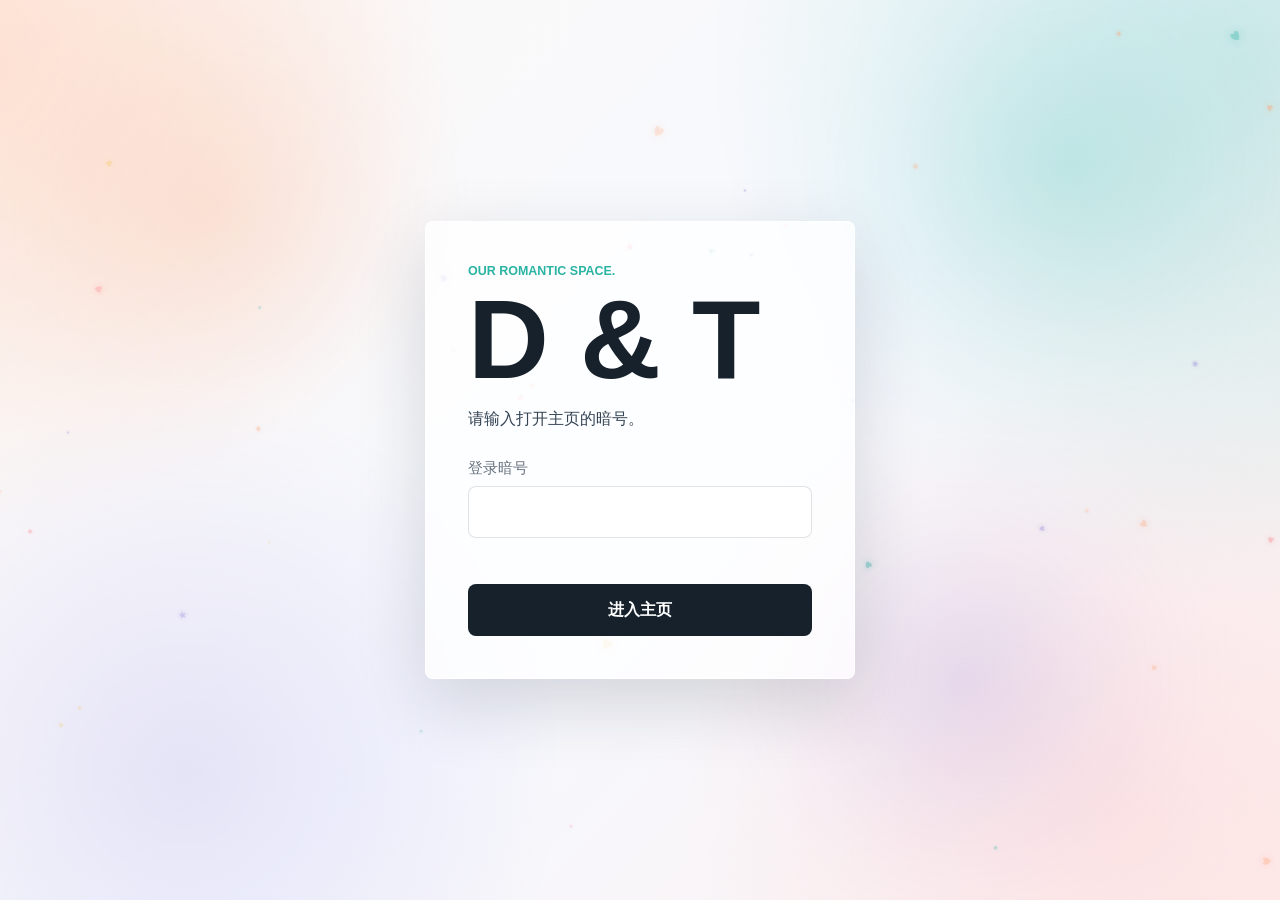
==== commit 6f760939: "准备线上部署" ====
--- a/album.html
+++ b/album.html
@@ -6,23 +6,31 @@
   <meta http-equiv="X-UA-Compatible" content="IE=edge">
   <meta name="theme-color" content="#fff9f5">
   <meta name="format-detection" content="telephone=no">
+  <meta name="mobile-web-app-capable" content="yes">
+  <meta name="apple-mobile-web-app-capable" content="yes">
+  <meta name="apple-mobile-web-app-title" content="D & T">
+  <meta name="apple-mobile-web-app-status-bar-style" content="default">
+  <meta name="msapplication-TileColor" content="#fff9f5">
+  <meta name="msapplication-TileImage" content="assets/pwa-icon-180.png">
+  <link rel="manifest" href="manifest.json">
+  <link rel="apple-touch-icon" sizes="180x180" href="assets/pwa-icon-180.png">
   <title>D & T | 回忆相册</title>
   <link rel="stylesheet" href="styles.css">
 </head>
 <body class="page-prep" data-page="album">
   <canvas id="skyCanvas" aria-hidden="true"></canvas>
-  <audio id="albumMusic" src="assets/album-bgm.mp3" autoplay loop preload="auto"></audio>
+  <audio id="albumMusic" src="assets/album-bgm-96.mp3" loop preload="metadata"></audio>
 
   <header class="site-header">
     <a class="brand" href="index.html" aria-label="情侣主页">D & T</a>
     <nav class="site-nav" aria-label="页面导航">
       <a href="index.html" data-nav="home">首页</a>
       <a href="story.html" data-nav="story">故事</a>
-      <a href="daily.html" data-nav="daily">日常</a>
       <a href="notes.html" data-nav="notes">碎碎念</a>
+      <a href="album.html" data-nav="album">相册</a>
       <a href="travel.html" data-nav="travel">旅行地图</a>
-      <a href="album.html" data-nav="album">相册</a>
       <a href="wishes.html" data-nav="wishes">愿望</a>
+      <a href="daily.html" data-nav="capsules">时间胶囊</a>
       <button class="logout-button" type="button" data-logout>退出</button>
     </nav>
   </header>
--- a/styles.css
+++ b/styles.css
@@ -39,20 +39,41 @@
   z-index: -3;
   content: "";
   background:
-    radial-gradient(circle at 12% 18%, rgba(255, 159, 110, 0.35), transparent 28%),
-    radial-gradient(circle at 85% 20%, rgba(43, 179, 163, 0.28), transparent 30%),
+    radial-gradient(circle at 12% 18%, rgba(255, 159, 110, 0.26), transparent 26%),
+    radial-gradient(circle at 84% 20%, rgba(43, 179, 163, 0.22), transparent 29%),
+    radial-gradient(circle at 26% 74%, rgba(119, 98, 209, 0.14), transparent 22%),
+    radial-gradient(circle at 74% 76%, rgba(255, 111, 125, 0.12), transparent 24%),
     linear-gradient(135deg, #fff9f5 0%, #f6f9ff 52%, #fff0ed 100%);
   background-position:
     calc(50% + var(--bg-shift-x)) calc(50% + var(--bg-shift-y)),
     calc(50% + var(--bg-shift-x-reverse)) calc(50% + var(--bg-shift-y-soft)),
-    calc(50% + var(--bg-shift-y-soft)) calc(50% + var(--bg-shift-x));
-  background-size: 118% 118%, 124% 124%, 116% 116%;
-  will-change: background-position;
+    calc(50% + var(--bg-shift-y-soft)) calc(50% + var(--bg-shift-x)),
+    calc(50% + var(--bg-shift-x)) calc(50% + var(--bg-shift-y-soft)),
+    center;
+  background-size: 118% 118%, 124% 124%, 128% 128%, 132% 132%, cover;
+  will-change: transform, background-position, opacity;
+  animation: ambient-drift 34s ease-in-out infinite alternate, ambient-breathe 18s ease-in-out infinite;
+}
+
+body::after {
+  position: fixed;
+  inset: 0;
+  z-index: -1;
+  content: "";
+  pointer-events: none;
+  opacity: 0.16;
+  mix-blend-mode: soft-light;
+  background-image: url("data:image/svg+xml,%3Csvg xmlns='http://www.w3.org/2000/svg' width='180' height='180' viewBox='0 0 180 180'%3E%3Cfilter id='noise'%3E%3CfeTurbulence type='fractalNoise' baseFrequency='.78' numOctaves='2' stitchTiles='stitch'/%3E%3C/filter%3E%3Crect width='180' height='180' opacity='.34' filter='url(%23noise)'/%3E%3C/svg%3E");
+  background-size: 180px 180px;
 }
 
 a {
   color: inherit;
   text-decoration: none;
+}
+
+[hidden] {
+  display: none !important;
 }
 
 button,
@@ -63,7 +84,11 @@
 }
 
 audio#homeMusic,
-audio#albumMusic {
+audio#albumMusic,
+audio#storyMusic,
+audio#notesMusic,
+audio#travelMusic,
+audio#wishesMusic {
   display: none;
 }
 
@@ -74,6 +99,27 @@
   width: 100%;
   height: 100%;
   pointer-events: none;
+}
+
+@keyframes ambient-drift {
+  from {
+    transform: translate3d(-0.8%, -0.5%, 0) scale(1.03);
+  }
+
+  to {
+    transform: translate3d(0.8%, 0.6%, 0) scale(1.06);
+  }
+}
+
+@keyframes ambient-breathe {
+  0%,
+  100% {
+    opacity: 0.96;
+  }
+
+  50% {
+    opacity: 1;
+  }
 }
 
 body.page-prep main,
@@ -176,6 +222,27 @@
   font-weight: 800;
 }
 
+@media (max-width: 768px) {
+  .site-header {
+    flex-direction: column;
+    align-items: stretch;
+    gap: 10px;
+    padding: 12px clamp(14px, 4vw, 24px);
+  }
+
+  .site-nav {
+    flex-wrap: nowrap;
+    overflow-x: auto;
+    justify-content: flex-start;
+    padding-bottom: 4px;
+    scrollbar-width: none;
+  }
+
+  .site-nav::-webkit-scrollbar {
+    display: none;
+  }
+}
+
 .hero {
   position: relative;
   display: grid;
@@ -393,6 +460,224 @@
   to { opacity: 1; transform: translateY(0); }
 }
 
+.today-memory-section {
+  padding-top: clamp(34px, 5vw, 64px);
+}
+
+.today-memory-shell {
+  display: grid;
+  gap: 22px;
+  padding: clamp(22px, 4vw, 34px);
+  background: rgba(255, 255, 255, 0.7);
+  border: 1px solid rgba(23, 33, 43, 0.08);
+  border-radius: 8px;
+  box-shadow: 0 20px 56px rgba(23, 33, 43, 0.09);
+  backdrop-filter: blur(20px);
+}
+
+.today-memory-head {
+  display: flex;
+  align-items: flex-start;
+  justify-content: space-between;
+  gap: 18px;
+}
+
+.today-memory-head h2 {
+  margin-bottom: 10px;
+}
+
+.today-memory-head p:last-child {
+  max-width: 680px;
+  margin: 0;
+  color: var(--muted);
+  line-height: 1.8;
+}
+
+.today-memory-count {
+  display: inline-flex;
+  min-height: 34px;
+  align-items: center;
+  justify-content: center;
+  padding: 0 12px;
+  color: var(--white);
+  background: var(--ink);
+  border-radius: 999px;
+  font-size: 0.82rem;
+  font-weight: 800;
+  white-space: nowrap;
+}
+
+.today-memory-feature {
+  position: relative;
+  display: grid;
+  gap: 8px;
+  min-width: 0;
+  padding: clamp(18px, 3vw, 24px) clamp(18px, 3.5vw, 30px);
+  color: var(--ink);
+  background:
+    linear-gradient(135deg, rgba(255, 255, 255, 0.94), rgba(255, 246, 239, 0.84)),
+    radial-gradient(circle at 88% 16%, rgba(43, 179, 163, 0.16), transparent 32%);
+  border: 1px solid rgba(255, 111, 125, 0.2);
+  border-radius: 8px;
+  box-shadow: 0 18px 46px rgba(23, 33, 43, 0.1);
+  transition: transform 180ms ease, border-color 180ms ease, box-shadow 180ms ease;
+}
+
+.today-memory-feature:hover {
+  border-color: rgba(255, 111, 125, 0.42);
+  box-shadow: 0 24px 58px rgba(23, 33, 43, 0.13);
+  transform: translateY(-2px);
+}
+
+.today-memory-feature span {
+  color: var(--rose);
+  font-size: 0.78rem;
+  font-weight: 800;
+}
+
+.today-memory-feature strong {
+  font-size: clamp(1.05rem, 2vw, 1.36rem);
+  line-height: 1.65;
+}
+
+.today-memory-feature em {
+  color: var(--muted);
+  font-size: 0.86rem;
+  font-style: normal;
+  font-weight: 800;
+}
+
+.today-memory-feature.is-empty {
+  cursor: default;
+}
+
+.today-memory-list {
+  display: grid;
+  grid-template-columns: repeat(3, minmax(0, 1fr));
+  gap: 14px;
+}
+
+.today-memory-card,
+.today-memory-empty {
+  min-width: 0;
+  margin: 0;
+  padding: 20px;
+  background: rgba(255, 255, 255, 0.82);
+  border: 1px solid rgba(23, 33, 43, 0.08);
+  border-radius: 8px;
+  box-shadow: 0 14px 34px rgba(23, 33, 43, 0.07);
+}
+
+.today-memory-card {
+  position: relative;
+  display: grid;
+  gap: 12px;
+  align-content: start;
+  overflow: hidden;
+  color: inherit;
+  transition: transform 180ms ease, box-shadow 180ms ease, border-color 180ms ease;
+}
+
+.today-memory-card:hover {
+  border-color: rgba(255, 111, 125, 0.24);
+  box-shadow: 0 18px 44px rgba(23, 33, 43, 0.1);
+  transform: translateY(-2px);
+}
+
+.today-memory-card::before {
+  position: absolute;
+  inset: 0 auto 0 0;
+  width: 4px;
+  content: "";
+  background: var(--rose);
+}
+
+.today-memory-card.is-notes::before {
+  background: var(--gold);
+}
+
+.today-memory-card.is-daily::before {
+  background: var(--teal);
+}
+
+.today-memory-card.is-album::before {
+  background: var(--violet);
+}
+
+.today-memory-card.is-travel::before {
+  background: var(--teal);
+}
+
+.today-memory-meta {
+  display: flex;
+  align-items: center;
+  justify-content: space-between;
+  gap: 10px;
+  color: var(--muted);
+  font-size: 0.78rem;
+  font-weight: 800;
+}
+
+.today-memory-meta span {
+  color: var(--rose);
+}
+
+.today-memory-card.is-notes .today-memory-meta span {
+  color: #b47a00;
+}
+
+.today-memory-card.is-daily .today-memory-meta span {
+  color: var(--teal);
+}
+
+.today-memory-card.is-album .today-memory-meta span {
+  color: var(--violet);
+}
+
+.today-memory-card.is-travel .today-memory-meta span {
+  color: var(--teal);
+}
+
+.today-memory-card img {
+  width: 100%;
+  height: 150px;
+  object-fit: cover;
+  border-radius: 8px;
+}
+
+.today-memory-card h3 {
+  margin: 0;
+  font-size: 1.16rem;
+  line-height: 1.35;
+}
+
+.today-memory-card p {
+  margin: 0;
+  color: #344454;
+  line-height: 1.75;
+}
+
+.today-memory-link {
+  justify-self: start;
+  color: var(--ink);
+  font-size: 0.84rem;
+  font-weight: 800;
+}
+
+.is-memory-focused {
+  outline: 3px solid rgba(255, 111, 125, 0.42);
+  outline-offset: 5px;
+  box-shadow: 0 24px 64px rgba(255, 111, 125, 0.2), 0 14px 34px rgba(23, 33, 43, 0.1) !important;
+}
+
+.today-memory-empty {
+  grid-column: 1 / -1;
+  color: var(--muted);
+  line-height: 1.8;
+  text-align: center;
+  border-style: dashed;
+}
+
 .section {
   padding: clamp(56px, 8vw, 96px) clamp(20px, 7vw, 92px);
 }
@@ -409,7 +694,7 @@
 }
 
 .page-main {
-  padding-top: 78px;
+  padding-top: var(--header-h, 90px);
 }
 
 .login-page {
@@ -645,6 +930,172 @@
   margin-bottom: 0;
   color: var(--muted);
   line-height: 1.8;
+}
+
+.capsule-grid {
+  display: grid;
+  grid-template-columns: repeat(3, minmax(0, 1fr));
+  gap: 20px;
+  align-items: start;
+}
+
+.capsule-card {
+  position: relative;
+  min-height: 260px;
+  padding: 26px;
+  overflow: hidden;
+  background: rgba(255, 255, 255, 0.86);
+  border: 1px solid rgba(23, 33, 43, 0.08);
+  border-radius: 8px;
+  box-shadow: 0 18px 44px rgba(23, 33, 43, 0.09);
+}
+
+.capsule-card.is-locked {
+  background: rgba(244, 246, 247, 0.82);
+  border-style: dashed;
+}
+
+.capsule-card-head {
+  display: flex;
+  align-items: center;
+  justify-content: space-between;
+  gap: 12px;
+  margin-bottom: 28px;
+  color: var(--muted);
+  font-size: 0.82rem;
+}
+
+.capsule-status {
+  color: var(--teal);
+  font-weight: 800;
+  letter-spacing: 0.04em;
+}
+
+.capsule-card.is-locked .capsule-status {
+  color: var(--muted);
+}
+
+.capsule-card h3 {
+  margin-bottom: 14px;
+  font-size: 1.3rem;
+}
+
+.capsule-lock {
+  position: absolute;
+  top: 22px;
+  right: 24px;
+  font-size: 1.25rem;
+  opacity: 0.62;
+}
+
+.capsule-locked-copy {
+  margin: 0;
+  color: var(--muted);
+  line-height: 1.8;
+}
+
+.capsule-letter {
+  min-height: 120px;
+  padding: 18px 20px;
+  background: #fffdf9;
+  border-left: 3px solid var(--rose);
+  color: var(--ink);
+  line-height: 1.9;
+  white-space: pre-wrap;
+}
+
+.capsule-card.is-unlocked-alert {
+  animation: capsule-highlight 1.2s ease 2;
+  box-shadow: 0 0 0 1px rgba(43, 179, 163, 0.18), 0 18px 44px rgba(23, 33, 43, 0.14);
+}
+
+.capsule-unlock-banner {
+  position: fixed;
+  right: 18px;
+  bottom: 18px;
+  z-index: 90;
+  display: grid;
+  grid-template-columns: minmax(0, 1fr) auto;
+  gap: 14px;
+  max-width: min(520px, calc(100vw - 36px));
+  padding: 16px 18px;
+  background: rgba(255, 255, 255, 0.96);
+  border: 1px solid rgba(23, 33, 43, 0.12);
+  border-radius: 8px;
+  box-shadow: 0 24px 60px rgba(23, 33, 43, 0.2);
+  backdrop-filter: blur(16px);
+}
+
+.capsule-unlock-banner strong {
+  display: block;
+  margin-bottom: 4px;
+  color: var(--ink);
+  font-size: 0.96rem;
+}
+
+.capsule-unlock-banner p {
+  margin: 0;
+  color: var(--muted);
+  font-size: 0.82rem;
+  line-height: 1.6;
+}
+
+.capsule-alert-actions {
+  display: flex;
+  flex-wrap: wrap;
+  gap: 8px;
+  align-items: center;
+  justify-content: flex-end;
+}
+
+.capsule-alert-actions button {
+  min-height: 36px;
+  padding: 0 12px;
+  border: 0;
+  border-radius: 8px;
+  cursor: pointer;
+  font: inherit;
+  font-weight: 800;
+}
+
+.capsule-alert-actions [data-capsule-view] {
+  color: var(--white);
+  background: #173b53;
+}
+
+.capsule-alert-actions [data-capsule-notify] {
+  color: var(--ink);
+  background: rgba(23, 33, 43, 0.08);
+}
+
+.capsule-alert-actions [data-capsule-dismiss] {
+  color: var(--muted);
+  background: transparent;
+}
+
+@media (max-width: 680px) {
+  .capsule-unlock-banner {
+    right: 12px;
+    bottom: 12px;
+    grid-template-columns: 1fr;
+    max-width: calc(100vw - 24px);
+  }
+
+  .capsule-alert-actions {
+    justify-content: stretch;
+  }
+
+  .capsule-alert-actions button {
+    flex: 1 1 auto;
+  }
+}
+
+@keyframes capsule-highlight {
+  0% { transform: translateY(0); }
+  25% { transform: translateY(-4px); }
+  50% { transform: translateY(0); }
+  75% { transform: translateY(-2px); }
+  100% { transform: translateY(0); }
 }
 
 .notes-grid {
@@ -743,6 +1194,71 @@
 
 .content-compose textarea {
   resize: vertical;
+}
+
+.memory-filter {
+  display: grid;
+  grid-template-columns: minmax(220px, 1fr) minmax(150px, 0.32fr) auto auto;
+  gap: 10px;
+  align-items: end;
+  margin: 0 0 18px;
+  padding: 14px;
+  background: rgba(255, 255, 255, 0.76);
+  border: 1px solid rgba(23, 33, 43, 0.08);
+  border-radius: 8px;
+  box-shadow: 0 14px 34px rgba(23, 33, 43, 0.07);
+}
+
+.memory-filter label {
+  display: grid;
+  gap: 7px;
+}
+
+.memory-filter span {
+  color: var(--muted);
+  font-size: 0.78rem;
+  font-weight: 800;
+}
+
+.memory-filter input,
+.memory-filter select {
+  width: 100%;
+  min-height: 42px;
+  padding: 10px 12px;
+  color: var(--ink);
+  background: rgba(246, 249, 252, 0.9);
+  border: 1px solid rgba(23, 33, 43, 0.1);
+  border-radius: 8px;
+  font: inherit;
+}
+
+.memory-filter input:focus,
+.memory-filter select:focus {
+  border-color: rgba(43, 179, 163, 0.55);
+  outline: 3px solid rgba(43, 179, 163, 0.14);
+}
+
+.memory-filter button {
+  min-height: 42px;
+  padding: 0 14px;
+  color: var(--ink);
+  background: rgba(23, 33, 43, 0.06);
+  border: 0;
+  border-radius: 8px;
+  cursor: pointer;
+  font-weight: 800;
+}
+
+.memory-filter button[hidden] {
+  display: none;
+}
+
+.memory-filter p {
+  margin: 0;
+  color: var(--muted);
+  font-size: 0.86rem;
+  font-weight: 700;
+  text-align: right;
 }
 
 .content-compose input:focus,
@@ -932,18 +1448,6 @@
   gap: 28px;
 }
 
-.story-timeline:empty::after {
-  display: grid;
-  min-height: 120px;
-  place-items: center;
-  padding: 24px;
-  color: var(--muted);
-  content: "第一段故事，正在等你写下。";
-  font-size: 0.96rem;
-  background: rgba(255, 255, 255, 0.52);
-  border: 1px dashed rgba(23, 33, 43, 0.12);
-  border-radius: 16px;
-}
 
 .story-timeline-item {
   position: relative;
@@ -2037,6 +2541,19 @@
   text-align: center;
 }
 
+.content-empty {
+  grid-column: 1 / -1;
+  margin: 0;
+  padding: 48px 20px;
+  color: var(--muted);
+  background: rgba(255, 255, 255, 0.6);
+  border: 1px dashed rgba(23, 33, 43, 0.14);
+  border-radius: 16px;
+  text-align: center;
+  font-size: 0.96rem;
+  line-height: 1.7;
+}
+
 .photo-grid-page .photo-card,
 .photo-grid-page .photo-card img {
   min-height: 470px;
@@ -2425,6 +2942,12 @@
   border-radius: 8px;
 }
 
+.wish-list li.done {
+  background: linear-gradient(135deg, rgba(43, 179, 163, 0.08), rgba(255, 255, 255, 0.94));
+  border: 1px solid rgba(43, 179, 163, 0.12);
+  box-shadow: 0 8px 20px rgba(23, 33, 43, 0.05);
+}
+
 .wish-list .check,
 .wish-list .wish-edit,
 .wish-list .remove {
@@ -2438,6 +2961,21 @@
 .wish-list .check {
   color: var(--white);
   background: var(--teal);
+  font-size: 0.72rem;
+  font-weight: 800;
+}
+
+.wish-list li.done .check {
+  min-width: 34px;
+  width: 34px;
+  padding: 0;
+  color: #fff;
+  background: linear-gradient(135deg, #33c0ad, #259f91);
+  border-radius: 999px;
+  box-shadow: 0 8px 18px rgba(43, 179, 163, 0.2);
+  font-size: 0.9rem;
+  font-weight: 800;
+  letter-spacing: 0;
 }
 
 .wish-list .remove {
@@ -2451,20 +2989,50 @@
 }
 
 .wish-list li.done .wish-body > span {
+  color: rgba(23, 33, 43, 0.92);
+}
+
+.wish-body {
+  display: grid;
+  gap: 5px;
+  min-width: 0;
+}
+
+.wish-body > span {
+  display: block;
+  min-width: 0;
+  line-height: 1.7;
+  overflow-wrap: anywhere;
+  word-break: normal;
+}
+
+.wish-status {
+  display: inline-flex;
+  width: fit-content;
+  min-height: 22px;
+  align-items: center;
+  padding: 0 8px;
   color: var(--muted);
-  text-decoration: line-through;
-}
-
-.wish-body {
-  display: grid;
-  gap: 3px;
-  min-width: 0;
+  background: rgba(23, 33, 43, 0.05);
+  border-radius: 999px;
+  font-size: 0.7rem;
+  font-weight: 800;
+  letter-spacing: 0;
+}
+
+.wish-status.is-complete {
+  color: #0e6f62;
+  background: rgba(43, 179, 163, 0.12);
 }
 
 .wish-body small {
   color: var(--muted);
   font-size: 0.72rem;
   text-decoration: none;
+}
+
+.wish-body small.is-complete {
+  color: #1e9c8f;
 }
 
 .settings-form {
@@ -2556,7 +3124,6 @@
 body.viewer-mode .edit-panel,
 body.viewer-mode .content-entry-actions,
 body.viewer-mode .travel-entry-actions,
-body.viewer-mode .wish-list .check,
 body.viewer-mode .wish-list .wish-edit,
 body.viewer-mode .wish-list .remove,
 body.viewer-mode .photo-position-button,
@@ -2577,10 +3144,29 @@
   display: none;
 }
 
+body.guest-mode [data-logout] {
+  display: none !important;
+}
+
+body.viewer-mode .wish-list li {
+  grid-template-columns: 34px minmax(0, 1fr);
+  padding: 8px 10px;
+}
+
+body.viewer-mode .wish-body {
+  width: 100%;
+}
+
+body.viewer-mode .wish-list .check {
+  cursor: default;
+  opacity: 1;
+  pointer-events: none;
+}
+
 .edit-panel {
   position: absolute;
   z-index: 30;
-  width: min(340px, calc(100vw - 32px));
+  width: min(520px, calc(100vw - 32px));
   color: var(--ink);
   background: rgba(255, 255, 255, 0.96);
   border: 1px solid rgba(23, 33, 43, 0.12);
@@ -2641,6 +3227,16 @@
   min-width: 0;
   color: var(--muted);
   font-size: 0.86rem;
+}
+
+.edit-panel-times {
+  display: grid;
+  grid-template-columns: repeat(2, minmax(0, 1fr));
+  gap: 10px;
+}
+
+.edit-panel-times label {
+  min-width: 0;
 }
 
 .edit-panel input,
@@ -2653,6 +3249,12 @@
   border-radius: 8px;
   outline: none;
   resize: vertical;
+}
+
+.edit-panel input[type="datetime-local"] {
+  min-width: 0;
+  padding-inline: 10px;
+  font-size: 0.82rem;
 }
 
 .edit-panel .html-editor-field {
@@ -2729,10 +3331,15 @@
     grid-column: 1;
   }
 
+  .today-memory-list {
+    grid-template-columns: 1fr;
+  }
+
   .timeline,
   .story-timeline,
   .photo-grid,
   .daily-grid,
+  .capsule-grid,
   .notes-grid,
   .content-compose-fields,
   .travel-layout,
@@ -2745,6 +3352,14 @@
     grid-template-columns: 1fr;
   }
 
+  .memory-filter {
+    grid-template-columns: 1fr;
+    align-items: stretch;
+  }
+
+  .memory-filter p {
+    text-align: left;
+  }
 
   .china-map-board {
     min-height: 430px;
@@ -2779,6 +3394,14 @@
 }
 
 @media (max-width: 580px) {
+  .page-main {
+    padding-top: var(--header-h, 112px);
+  }
+
+  .section {
+    padding-inline: 14px;
+  }
+
   .album-toolbar {
     align-items: stretch;
     flex-direction: column;
@@ -2798,17 +3421,79 @@
   .site-nav {
     width: 100%;
     justify-content: flex-start;
-    gap: 12px 18px;
+    gap: 12px 16px;
+    font-size: 0.9rem;
   }
 
   .hero {
     padding-top: 138px;
+  }
+
+  .today-memory-section {
+    padding-top: 24px;
+  }
+
+  .today-memory-shell {
+    padding: 18px;
+  }
+
+  .today-memory-head {
+    flex-direction: column;
+  }
+
+  .today-memory-count {
+    align-self: flex-start;
+  }
+
+  .today-memory-card,
+  .today-memory-empty {
+    padding: 18px;
   }
 
   .hero-actions,
   .wish-form,
   .content-compose-actions {
     grid-template-columns: 1fr;
+  }
+
+  .wish-layout {
+    gap: 14px;
+    padding: 16px;
+  }
+
+  .wish-list {
+    gap: 12px;
+  }
+
+  .wish-list li {
+    grid-template-columns: 30px minmax(0, 1fr) 30px 30px;
+    gap: 8px;
+    padding: 10px;
+  }
+
+  .wish-list .check,
+  .wish-list .wish-edit,
+  .wish-list .remove {
+    width: 30px;
+    height: 30px;
+  }
+
+  .wish-list li.done .check {
+    min-width: 30px;
+    width: 30px;
+    height: 30px;
+    padding: 0;
+    font-size: 0.82rem;
+  }
+
+  body.viewer-mode .wish-list li {
+    grid-template-columns: 30px minmax(0, 1fr);
+    padding: 10px;
+  }
+
+  .wish-body > span {
+    font-size: 1rem;
+    line-height: 1.75;
   }
 
   .content-compose-actions {
@@ -2869,6 +3554,24 @@
 
   .travel-entry-photo {
     min-height: 96px;
+  }
+}
+
+/* Keep the album as a two-column masonry wall on phones. The earlier
+   responsive grid rule intentionally collapses ordinary grids, but should
+   not collapse the photo wall. */
+@media (max-width: 900px) {
+  .photo-grid-page.photo-wall,
+  .photo-wall {
+    display: block;
+    column-count: 2;
+    column-gap: 12px;
+  }
+
+  .photo-wall .photo-card,
+  .photo-grid-page.photo-wall .photo-card {
+    width: 100%;
+    margin-bottom: 12px;
   }
 }
 
@@ -2895,6 +3598,10 @@
 
   .edit-panel-actions button {
     width: 100%;
+  }
+
+  .edit-panel-times {
+    grid-template-columns: 1fr;
   }
 }
 
@@ -2987,20 +3694,6 @@
   background: linear-gradient(to right, rgba(255, 111, 125, 0.5), rgba(43, 179, 163, 0.5), rgba(255, 159, 110, 0.5));
 }
 
-.story-timeline:empty::after {
-  position: relative;
-  inset: auto;
-  display: grid;
-  flex: 1 0 100%;
-  min-height: 120px;
-  place-items: center;
-  padding: 24px;
-  color: var(--muted);
-  content: "第一段故事，正在等你写下。";
-  background: rgba(255, 255, 255, 0.52);
-  border: 1px dashed rgba(23, 33, 43, 0.12);
-  border-radius: 16px;
-}
 
 .story-timeline-item {
   display: flex;
@@ -3888,6 +4581,379 @@
 
   .milestone-axis .story-timeline-content {
     padding: 18px 20px;
+  }
+}
+
+/* Travel map redesign: focus the page on the next stop, map, and travel log. */
+body[data-page="travel"] .page-hero {
+  padding-bottom: 20px;
+}
+
+body[data-page="travel"] .page-hero h1 {
+  font-size: clamp(3.2rem, 7vw, 5.8rem);
+}
+
+.travel-section {
+  display: grid;
+  gap: 22px;
+  padding-top: 20px;
+}
+
+.travel-next-stop {
+  display: flex;
+  align-items: center;
+  justify-content: space-between;
+  gap: 24px;
+  min-height: 150px;
+  padding: clamp(24px, 4vw, 42px);
+  color: var(--ink);
+  background: rgba(255, 255, 255, 0.68);
+  border: 1px solid rgba(255, 255, 255, 0.9);
+  border-left: 5px solid var(--violet);
+  border-radius: 8px;
+  box-shadow: 0 18px 48px rgba(23, 33, 43, 0.09);
+}
+
+.travel-next-stop .eyebrow {
+  margin-bottom: 8px;
+  color: var(--violet);
+}
+
+.travel-next-stop h2 {
+  margin: 0 0 8px;
+  font-size: clamp(2rem, 4vw, 3.2rem);
+  line-height: 1;
+}
+
+.travel-next-stop > div > p:last-child {
+  max-width: 680px;
+  margin: 0;
+  color: var(--muted);
+  font-size: 1.02rem;
+  line-height: 1.7;
+}
+
+.travel-next-badge {
+  display: inline-flex;
+  min-width: 76px;
+  min-height: 36px;
+  align-items: center;
+  justify-content: center;
+  padding: 0 12px;
+  color: var(--white);
+  background: var(--violet);
+  border-radius: 999px;
+  font-size: 0.78rem;
+  font-weight: 800;
+  white-space: nowrap;
+}
+
+body[data-page="travel"] .travel-map-layout {
+  display: grid;
+  grid-template-columns: 1fr;
+  gap: 22px;
+}
+
+body[data-page="travel"] .travel-map-shell {
+  display: grid;
+  gap: 18px;
+  padding: 0;
+  background: transparent;
+  border: 0;
+  box-shadow: none;
+}
+
+body[data-page="travel"] .china-map-board {
+  order: 1;
+  min-height: 0;
+  aspect-ratio: 1.9;
+  overflow: hidden;
+  background: rgba(255, 255, 255, 0.74);
+  border: 1px solid rgba(23, 33, 43, 0.08);
+  border-radius: 8px;
+  box-shadow: 0 18px 46px rgba(23, 33, 43, 0.09);
+}
+
+body[data-page="travel"] .china-map-image {
+  inset: 6% 7%;
+  width: 86%;
+  height: 86%;
+  filter: drop-shadow(0 14px 20px rgba(15, 58, 85, 0.14));
+}
+
+body[data-page="travel"] .china-province-labels {
+  display: none;
+}
+
+body[data-page="travel"] .china-map-markers {
+  /* Match the rendered SVG area inside the wide object-fit: contain image. */
+  inset: 6% 19.2%;
+}
+
+body[data-page="travel"] .china-marker {
+  width: 18px;
+  min-width: 18px;
+  height: 18px;
+  min-height: 18px;
+  padding: 0;
+  border: 3px solid var(--white);
+  border-radius: 50%;
+  box-shadow: 0 0 0 4px rgba(23, 33, 43, 0.12), 0 8px 18px rgba(23, 33, 43, 0.2);
+}
+
+body[data-page="travel"] .china-marker span,
+body[data-page="travel"] .china-marker strong {
+  display: none;
+}
+
+body[data-page="travel"] .china-marker:hover,
+body[data-page="travel"] .china-marker:focus-visible {
+  transform: translate(-50%, -50%) scale(1.22);
+}
+
+body[data-page="travel"] .travel-place-form {
+  order: 3;
+  padding: 20px;
+  background: rgba(255, 255, 255, 0.82);
+  border-radius: 8px;
+}
+
+body[data-page="travel"] .travel-memory-panel {
+  position: static;
+  display: grid;
+  gap: 16px;
+  max-height: none;
+  padding: 0;
+  overflow: visible;
+  background: transparent;
+  border: 0;
+  box-shadow: none;
+}
+
+body[data-page="travel"] .travel-stats {
+  display: grid;
+  grid-template-columns: repeat(4, minmax(0, 1fr));
+  gap: 10px;
+}
+
+body[data-page="travel"] .travel-stats button {
+  display: grid;
+  min-height: 78px;
+  place-items: center;
+  align-content: center;
+  gap: 3px;
+  padding: 10px 8px;
+  color: var(--muted);
+  background: rgba(255, 255, 255, 0.7);
+  border: 1px solid rgba(23, 33, 43, 0.08);
+  border-radius: 8px;
+  cursor: pointer;
+  transition: border-color 160ms ease, background 160ms ease, color 160ms ease, transform 160ms ease;
+}
+
+body[data-page="travel"] .travel-stats button:hover,
+body[data-page="travel"] .travel-stats button:focus-visible,
+body[data-page="travel"] .travel-stats button.is-active {
+  color: var(--ink);
+  background: var(--white);
+  border-color: rgba(43, 179, 163, 0.55);
+  box-shadow: 0 10px 24px rgba(23, 33, 43, 0.08);
+  transform: translateY(-1px);
+}
+
+body[data-page="travel"] .travel-stats button:nth-child(2).is-active {
+  border-color: rgba(255, 111, 125, 0.7);
+}
+
+body[data-page="travel"] .travel-stats button:nth-child(4).is-active {
+  border-color: rgba(119, 98, 209, 0.72);
+}
+
+body[data-page="travel"] .travel-stats strong,
+body[data-page="travel"] .travel-stats span {
+  display: block;
+}
+
+body[data-page="travel"] .travel-stats strong {
+  color: var(--ink);
+  font-size: 1.5rem;
+  line-height: 1;
+}
+
+body[data-page="travel"] .travel-stats span {
+  margin: 0;
+  font-size: 0.78rem;
+  font-weight: 800;
+}
+
+.travel-record-head {
+  display: flex;
+  align-items: baseline;
+  justify-content: space-between;
+  gap: 14px;
+  padding-top: 10px;
+}
+
+.travel-record-head h2 {
+  margin: 0;
+  font-size: clamp(1.55rem, 3vw, 2.15rem);
+}
+
+.travel-record-head p {
+  margin: 0;
+  color: var(--muted);
+  font-size: 0.86rem;
+}
+
+body[data-page="travel"] .travel-entry-list {
+  display: grid;
+  grid-template-columns: repeat(2, minmax(0, 1fr));
+  gap: 14px;
+}
+
+body[data-page="travel"] .travel-entry-card {
+  grid-template-columns: 96px minmax(0, 1fr);
+  gap: 14px;
+  min-height: 148px;
+  padding: 14px;
+  background: rgba(255, 255, 255, 0.78);
+  border-radius: 8px;
+  box-shadow: 0 12px 30px rgba(23, 33, 43, 0.07);
+}
+
+body[data-page="travel"] .travel-entry-photo {
+  min-height: 116px;
+  color: rgba(23, 33, 43, 0.44);
+  background: rgba(43, 179, 163, 0.08);
+  border: 1px dashed rgba(43, 179, 163, 0.35);
+  border-radius: 8px;
+}
+
+body[data-page="travel"] .travel-entry-card.is-wishlist .travel-entry-photo {
+  background: rgba(43, 179, 163, 0.08);
+  border-color: rgba(43, 179, 163, 0.42);
+}
+
+body[data-page="travel"] .travel-entry-card.is-next .travel-entry-photo {
+  background: rgba(119, 98, 209, 0.08);
+  border-color: rgba(119, 98, 209, 0.38);
+}
+
+body[data-page="travel"] .travel-entry-photo span {
+  font-size: 0.78rem;
+}
+
+body[data-page="travel"] .travel-entry-body > span {
+  min-height: 22px;
+  padding: 0 7px;
+  border-radius: 999px;
+}
+
+body[data-page="travel"] .travel-entry-body h3 {
+  margin: 7px 34px 5px 0;
+  font-size: 1.22rem;
+}
+
+body[data-page="travel"] .travel-entry-body p {
+  display: -webkit-box;
+  margin-bottom: 7px;
+  overflow: hidden;
+  -webkit-box-orient: vertical;
+  -webkit-line-clamp: 2;
+}
+
+body[data-page="travel"] .travel-entry-body .travel-visit-date {
+  margin: 0;
+  font-size: 0.76rem;
+}
+
+body[data-page="travel"] .travel-entry-actions {
+  grid-template-columns: repeat(3, minmax(0, 1fr));
+  margin-top: 10px;
+}
+
+body[data-page="travel"] .travel-entry-actions label,
+body[data-page="travel"] .travel-entry-actions button {
+  min-height: 30px;
+  padding: 0 6px;
+  font-size: 0.75rem;
+}
+
+body[data-page="travel"] .travel-drag-handle {
+  width: 28px;
+  height: 28px;
+  border-radius: 50%;
+}
+
+@media (max-width: 720px) {
+  body[data-page="travel"] .page-hero {
+    padding-top: 42px;
+  }
+
+  body[data-page="travel"] .travel-section {
+    gap: 16px;
+    padding-top: 14px;
+  }
+
+  .travel-next-stop {
+    min-height: 126px;
+    align-items: flex-start;
+    padding: 22px;
+  }
+
+  .travel-next-stop h2 {
+    font-size: 2rem;
+  }
+
+  .travel-next-stop > div > p:last-child {
+    font-size: 0.92rem;
+  }
+
+  .travel-next-badge {
+    min-width: 54px;
+    min-height: 30px;
+    padding: 0 8px;
+    font-size: 0.68rem;
+  }
+
+  body[data-page="travel"] .china-map-board {
+    aspect-ratio: 1.45;
+  }
+
+  body[data-page="travel"] .china-map-markers {
+    inset: 6% 10.7%;
+  }
+
+  body[data-page="travel"] .travel-stats {
+    grid-template-columns: repeat(4, minmax(0, 1fr));
+    gap: 7px;
+  }
+
+  body[data-page="travel"] .travel-stats button {
+    min-height: 68px;
+    padding: 8px 4px;
+  }
+
+  body[data-page="travel"] .travel-stats strong {
+    font-size: 1.25rem;
+  }
+
+  body[data-page="travel"] .travel-entry-list {
+    grid-template-columns: 1fr;
+  }
+
+  body[data-page="travel"] .travel-entry-card {
+    grid-template-columns: 84px minmax(0, 1fr);
+    min-height: 132px;
+    padding: 12px;
+  }
+
+  body[data-page="travel"] .travel-entry-photo {
+    min-height: 104px;
+  }
+
+  body[data-page="travel"] .travel-place-form {
+    padding: 16px;
   }
 }
 
@@ -4001,3 +5067,235 @@
     display: none;
   }
 }
+
+@media (max-width: 720px) {
+  :root {
+    --mobile-tabbar-h: 0px;
+  }
+
+  .site-header {
+    position: fixed !important;
+    top: 0;
+    right: 0;
+    left: 0;
+    z-index: 80;
+    display: flex !important;
+    min-width: 0;
+    min-height: 0;
+    align-items: stretch !important;
+    justify-content: flex-start;
+    flex-direction: column;
+    gap: 8px;
+    padding: calc(8px + env(safe-area-inset-top)) 10px 9px !important;
+    background: rgba(255, 249, 245, 0.88);
+    border-bottom: 1px solid rgba(23, 33, 43, 0.08);
+    -webkit-backdrop-filter: blur(18px);
+    backdrop-filter: blur(18px);
+  }
+
+  .brand {
+    align-self: center;
+    font-size: 1.05rem;
+    line-height: 1;
+  }
+
+  .site-nav {
+    position: static;
+    z-index: 90;
+    display: grid !important;
+    width: 100% !important;
+    max-width: 100% !important;
+    grid-template-columns: repeat(4, minmax(0, 1fr));
+    gap: 6px !important;
+    align-items: stretch;
+    padding: 6px !important;
+    overflow: visible !important;
+    color: var(--muted);
+    background: rgba(255, 255, 255, 0.9);
+    border: 1px solid rgba(23, 33, 43, 0.1);
+    border-radius: 8px;
+    box-shadow: 0 18px 46px rgba(23, 33, 43, 0.18);
+    -webkit-backdrop-filter: blur(18px);
+    backdrop-filter: blur(18px);
+    scrollbar-width: none;
+  }
+
+  .site-nav::-webkit-scrollbar {
+    display: none;
+  }
+
+  .site-nav a,
+  .logout-button {
+    position: relative;
+    display: grid;
+    min-width: 0;
+    min-height: 34px;
+    flex: none;
+    place-items: center;
+    align-content: center;
+    gap: 0;
+    padding: 6px 4px !important;
+    overflow: hidden;
+    color: var(--muted);
+    background: transparent;
+    border: 0;
+    border-radius: 8px;
+    font-size: 0.72rem;
+    font-weight: 800;
+    line-height: 1.15;
+    text-align: center;
+    white-space: nowrap;
+    word-break: keep-all;
+  }
+
+  .site-nav a::before,
+  .logout-button::before {
+    display: none;
+  }
+
+  .site-nav a::after {
+    display: none;
+  }
+
+  .site-nav a.active,
+  .logout-button:hover {
+    color: var(--ink);
+    background: rgba(43, 179, 163, 0.1);
+  }
+
+  .site-nav a.active::before {
+    display: none;
+  }
+
+  .logout-button {
+    min-height: 34px;
+  }
+
+  body.guest-mode [data-logout] {
+    display: none !important;
+  }
+
+  body.guest-mode .site-nav {
+    grid-template-columns: repeat(4, minmax(0, 1fr));
+  }
+
+  .page-main {
+    padding-top: var(--header-h, 124px) !important;
+    padding-bottom: calc(24px + env(safe-area-inset-bottom));
+  }
+
+  .hero {
+    padding-top: var(--header-h, 124px) !important;
+    padding-bottom: 44px !important;
+  }
+
+  .site-footer {
+    padding-bottom: calc(22px + env(safe-area-inset-bottom));
+  }
+
+}
+
+/* Blue gradient timeline palette. */
+.milestone-axis {
+  scrollbar-color: rgba(37, 99, 235, 0.55) transparent;
+}
+
+.milestone-axis::before {
+  background: linear-gradient(90deg, #38bdf8 0%, #2563eb 48%, #1d4ed8 72%, #60a5fa 100%) !important;
+  box-shadow: 0 8px 22px rgba(37, 99, 235, 0.24) !important;
+}
+
+.milestone-axis .story-timeline-date,
+.milestone-axis .story-timeline-content time {
+  color: #0ea5e9 !important;
+}
+
+.milestone-axis .story-timeline-item::after {
+  background: #2563eb !important;
+  box-shadow: 0 0 0 2px rgba(37, 99, 235, 0.32), 0 5px 16px rgba(37, 99, 235, 0.28) !important;
+}
+
+.milestone-axis .story-timeline-item:nth-child(3n + 2)::after {
+  background: #06b6d4 !important;
+  box-shadow: 0 0 0 2px rgba(6, 182, 212, 0.32), 0 5px 16px rgba(6, 182, 212, 0.26) !important;
+}
+
+.milestone-axis .story-timeline-item:nth-child(3n + 3)::after {
+  background: #60a5fa !important;
+  box-shadow: 0 0 0 2px rgba(96, 165, 250, 0.36), 0 5px 16px rgba(96, 165, 250, 0.28) !important;
+}
+
+.milestone-axis .story-timeline-content::before {
+  background: rgba(37, 99, 235, 0.56) !important;
+}
+
+@media (max-width: 720px) {
+  .milestone-axis::before {
+    background: linear-gradient(to bottom, rgba(56, 189, 248, 0.55), rgba(37, 99, 235, 0.68), rgba(96, 165, 250, 0.5)) !important;
+  }
+}
+
+@media (min-width: 721px) {
+  .milestone-axis .story-timeline-item,
+  .milestone-axis .story-timeline-item:nth-child(odd),
+  .milestone-axis .story-timeline-item:nth-child(even) {
+    flex-basis: 352px !important;
+    width: 352px !important;
+    min-width: 352px !important;
+    min-height: 390px !important;
+  }
+
+  .milestone-axis .story-timeline-date strong {
+    font-size: 1.46rem !important;
+  }
+
+  .milestone-axis .story-timeline-content {
+    aspect-ratio: 2 / 1;
+    min-height: 0 !important;
+    padding: 13px 13px 11px !important;
+    overflow: hidden;
+  }
+
+  .milestone-axis .story-timeline-content h3 {
+    font-size: 0.9rem !important;
+    line-height: 1.35;
+  }
+
+  .milestone-axis .story-timeline-content p {
+    display: -webkit-box;
+    overflow: hidden;
+    -webkit-box-orient: vertical;
+    -webkit-line-clamp: 2;
+    font-size: 0.76rem !important;
+    line-height: 1.45;
+  }
+
+  .milestone-axis .story-timeline-content time {
+    margin-bottom: 6px;
+    font-size: 0.72rem;
+  }
+
+  .milestone-axis .story-timeline-item:nth-child(odd) .story-timeline-date {
+    bottom: calc(50% + 10px);
+  }
+
+  .milestone-axis .story-timeline-item:nth-child(odd) .story-timeline-content {
+    bottom: calc(50% + 24px);
+  }
+
+  .milestone-axis .story-timeline-item:nth-child(even) .story-timeline-date {
+    top: calc(50% + 10px);
+  }
+
+  .milestone-axis .story-timeline-item:nth-child(even) .story-timeline-content {
+    top: calc(50% + 52px);
+  }
+
+  .milestone-axis .story-timeline-content::before {
+    height: 18px !important;
+  }
+
+  .milestone-axis .story-timeline-item:nth-child(even) .story-timeline-content::before {
+    height: 44px !important;
+  }
+}
